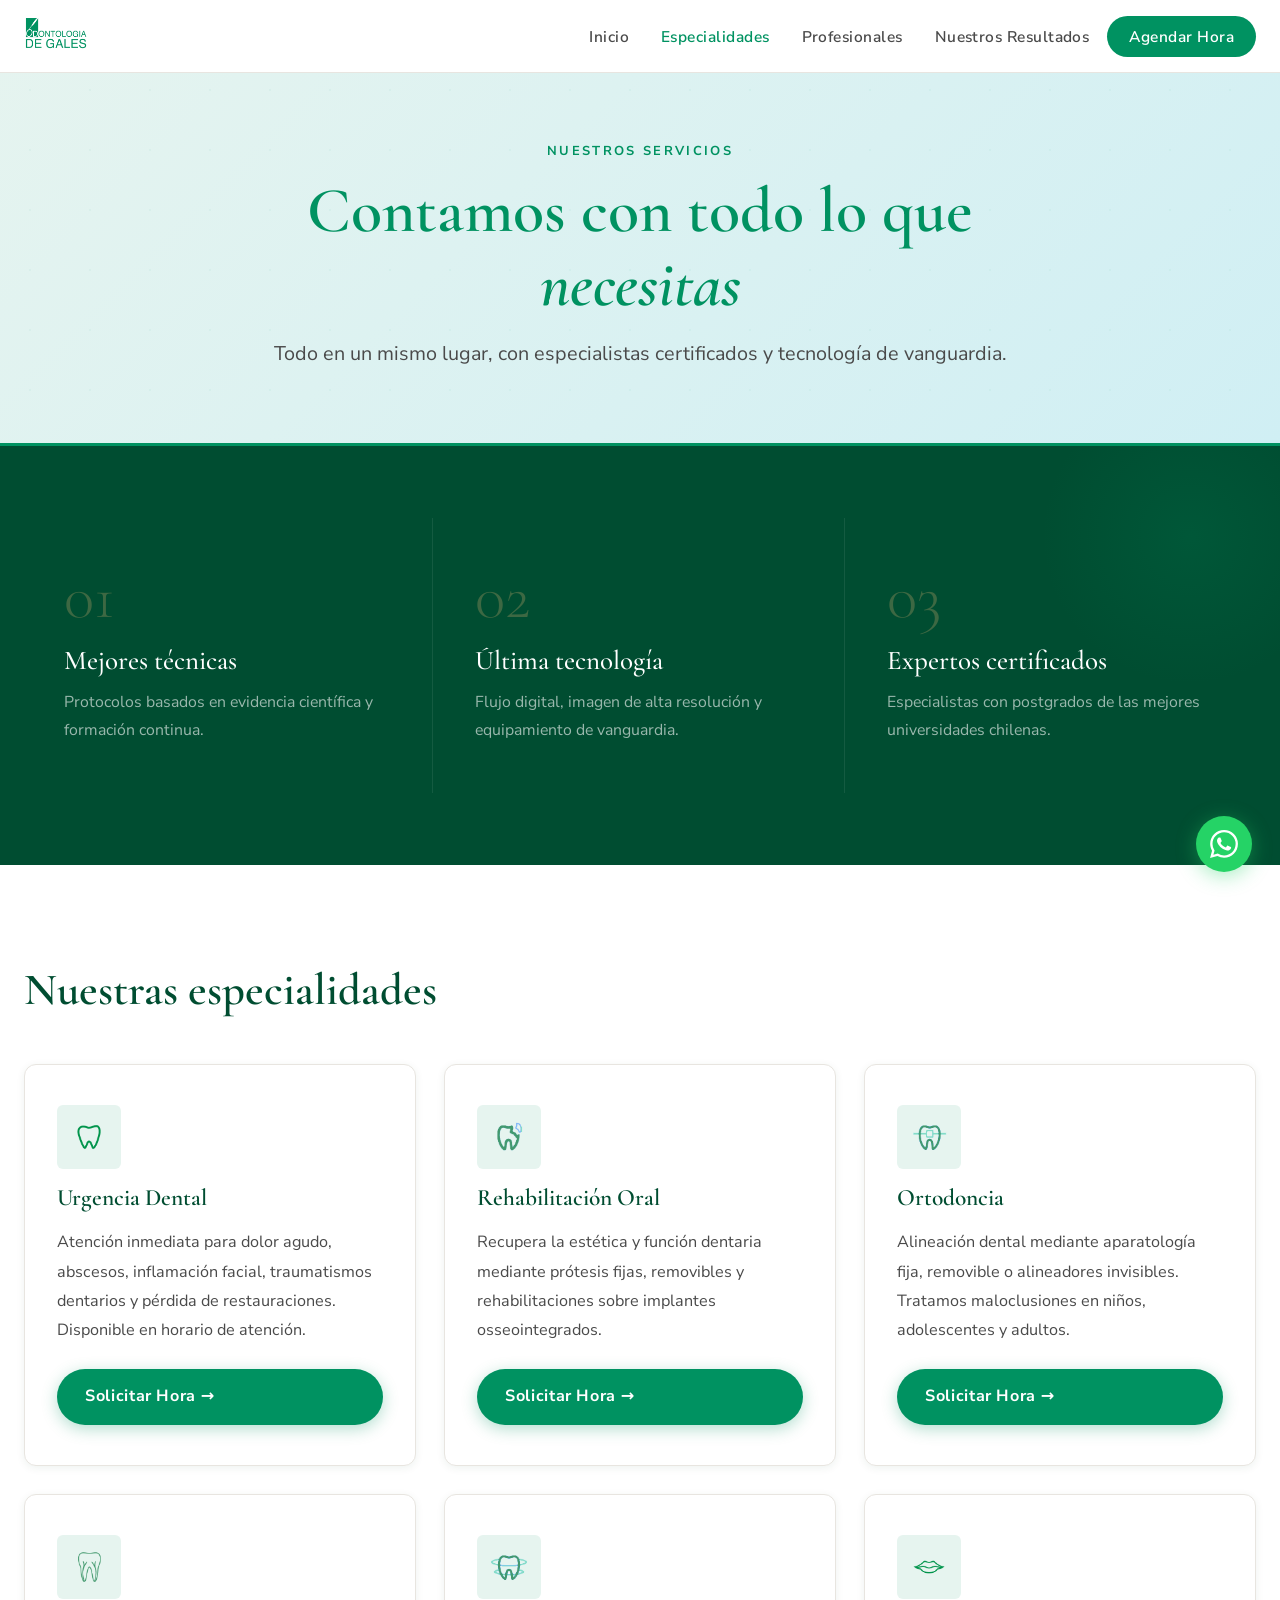
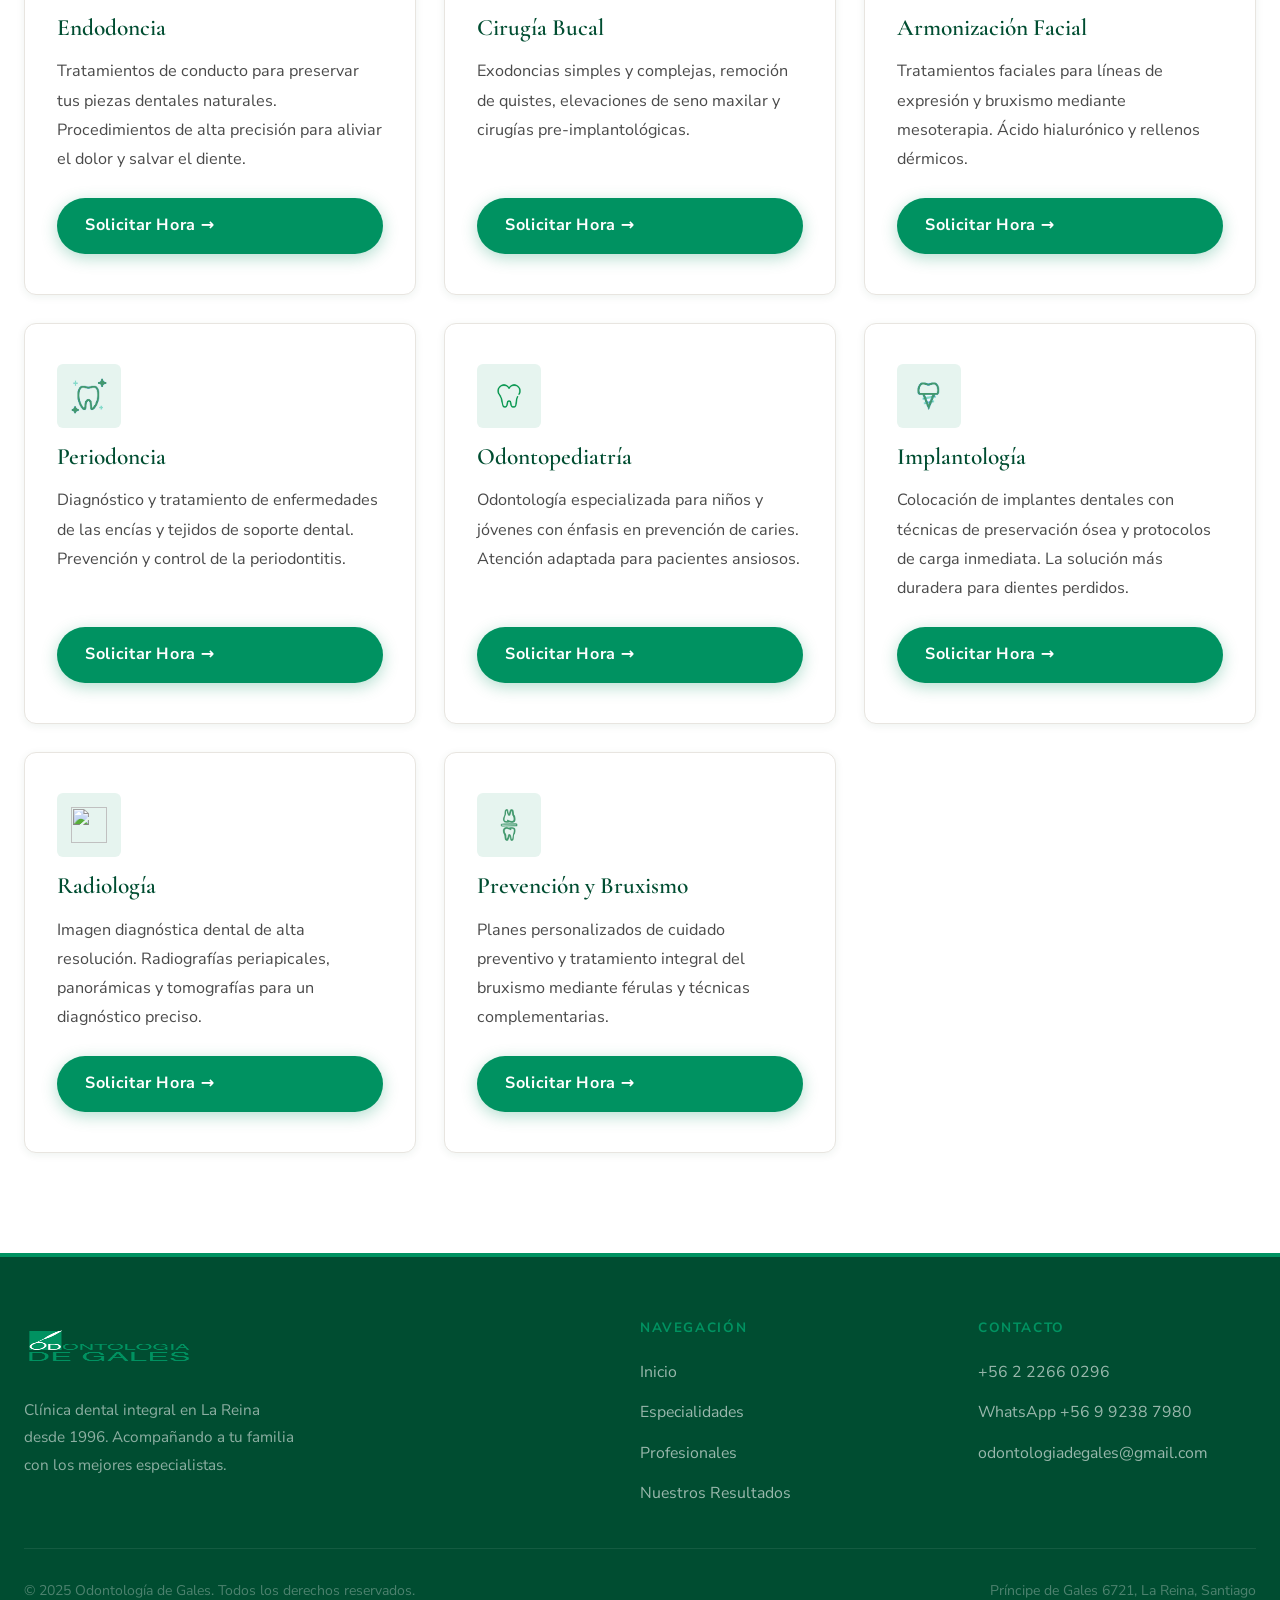
==== especialidades.html @ f299e23b "Initial commit with fixed assets and layout" ====
<!DOCTYPE html>
<html lang="es">
<head>
  <meta charset="UTF-8">
  <meta name="viewport" content="width=device-width, initial-scale=1.0">
  <title>Especialidades — Odontología de Gales</title>
  <meta name="description" content="Conoce todas nuestras especialidades dentales: implantología, ortodoncia, rehabilitación oral, endodoncia, cirugía bucal, periodoncia y más.">
  <link rel="stylesheet" href="css/styles.css">
</head>
<body>

<nav class="nav" role="navigation" aria-label="Navegación principal">
  <div class="container">
    <div class="nav-inner">
      <a href="index.html" class="nav-logo" aria-label="Inicio">
        <img src="assets/logo/Logo-Gales.png" alt="Odontología de Gales" width="190" height="52">
      </a>
      <ul class="nav-links" role="list">
        <li><a href="index.html">Inicio</a></li>
        <li><a href="especialidades.html" class="active">Especialidades</a></li>
        <li><a href="profesionales.html">Profesionales</a></li>
        <li><a href="resultados.html">Nuestros Resultados</a></li>
        <li><a href="https://wa.me/56992387980" target="_blank" rel="noopener" class="nav-cta">Agendar Hora</a></li>
      </ul>
      <button class="nav-hamburger" aria-label="Abrir menú">
        <span></span><span></span><span></span>
      </button>
    </div>
  </div>
</nav>

<section class="page-hero" aria-labelledby="page-title">
  <div class="container">
    <span class="section-label">Nuestros servicios</span>
    <h1 id="page-title">Contamos con todo lo que<br><em style="font-style:italic;color:var(--teal)">necesitas</em></h1>
    <p>Todo en un mismo lugar, con especialistas certificados y tecnología de vanguardia.</p>
  </div>
</section>

<section class="pilares" aria-label="Nuestros pilares">
  <div class="container">
    <div class="pilares-grid">
      <div class="pilar">
        <div class="pilar-num">01</div>
        <h3 class="pilar-title">Mejores técnicas</h3>
        <p class="pilar-text">Protocolos basados en evidencia científica y formación continua.</p>
      </div>
      <div class="pilar">
        <div class="pilar-num">02</div>
        <h3 class="pilar-title">Última tecnología</h3>
        <p class="pilar-text">Flujo digital, imagen de alta resolución y equipamiento de vanguardia.</p>
      </div>
      <div class="pilar">
        <div class="pilar-num">03</div>
        <h3 class="pilar-title">Expertos certificados</h3>
        <p class="pilar-text">Especialistas con postgrados de las mejores universidades chilenas.</p>
      </div>
    </div>
  </div>
</section>

<section class="esp-page" aria-labelledby="esp-page-title">
  <div class="container">
    <h2 class="section-title reveal" id="esp-page-title" style="margin-bottom:48px">Nuestras especialidades</h2>
    <div class="esp-page-grid">

      <article class="esp-page-card reveal">
        <div class="esp-page-icon"><img src="assets/iconos-color/prevencion.png" alt=""></div>
        <h3 class="esp-page-name">Urgencia Dental</h3>
        <p class="esp-page-desc">Atención inmediata para dolor agudo, abscesos, inflamación facial, traumatismos dentarios y pérdida de restauraciones. Disponible en horario de atención.</p>
        <a href="https://wa.me/56992387980" target="_blank" rel="noopener" class="btn btn-primary" style="margin-top:8px">Solicitar Hora →</a>
      </article>

      <article class="esp-page-card reveal reveal-delay-1">
        <div class="esp-page-icon"><img src="assets/iconos-color/Reabilitacion-Odontologia-Gales.png" alt=""></div>
        <h3 class="esp-page-name">Rehabilitación Oral</h3>
        <p class="esp-page-desc">Recupera la estética y función dentaria mediante prótesis fijas, removibles y rehabilitaciones sobre implantes osseointegrados.</p>
        <a href="https://wa.me/56992387980" target="_blank" rel="noopener" class="btn btn-primary" style="margin-top:8px">Solicitar Hora →</a>
      </article>

      <article class="esp-page-card reveal reveal-delay-2">
        <div class="esp-page-icon"><img src="assets/iconos-color/Ortodoncia-Gales.png" alt=""></div>
        <h3 class="esp-page-name">Ortodoncia</h3>
        <p class="esp-page-desc">Alineación dental mediante aparatología fija, removible o alineadores invisibles. Tratamos maloclusiones en niños, adolescentes y adultos.</p>
        <a href="https://wa.me/56992387980" target="_blank" rel="noopener" class="btn btn-primary" style="margin-top:8px">Solicitar Hora →</a>
      </article>

      <article class="esp-page-card reveal">
        <div class="esp-page-icon"><img src="assets/iconos-color/Endodoncia-verde.png" alt=""></div>
        <h3 class="esp-page-name">Endodoncia</h3>
        <p class="esp-page-desc">Tratamientos de conducto para preservar tus piezas dentales naturales. Procedimientos de alta precisión para aliviar el dolor y salvar el diente.</p>
        <a href="https://wa.me/56992387980" target="_blank" rel="noopener" class="btn btn-primary" style="margin-top:8px">Solicitar Hora →</a>
      </article>

      <article class="esp-page-card reveal reveal-delay-1">
        <div class="esp-page-icon"><img src="assets/iconos-color/Cirugia-Bucal-Gales.png" alt=""></div>
        <h3 class="esp-page-name">Cirugía Bucal</h3>
        <p class="esp-page-desc">Exodoncias simples y complejas, remoción de quistes, elevaciones de seno maxilar y cirugías pre-implantológicas.</p>
        <a href="https://wa.me/56992387980" target="_blank" rel="noopener" class="btn btn-primary" style="margin-top:8px">Solicitar Hora →</a>
      </article>

      <article class="esp-page-card reveal reveal-delay-2">
        <div class="esp-page-icon"><img src="assets/iconos-color/Estetica-Facial-1.png" alt=""></div>
        <h3 class="esp-page-name">Armonización Facial</h3>
        <p class="esp-page-desc">Tratamientos faciales para líneas de expresión y bruxismo mediante mesoterapia. Ácido hialurónico y rellenos dérmicos.</p>
        <a href="https://wa.me/56992387980" target="_blank" rel="noopener" class="btn btn-primary" style="margin-top:8px">Solicitar Hora →</a>
      </article>

      <article class="esp-page-card reveal">
        <div class="esp-page-icon"><img src="assets/iconos-color/Periodoncia-Gales.png" alt=""></div>
        <h3 class="esp-page-name">Periodoncia</h3>
        <p class="esp-page-desc">Diagnóstico y tratamiento de enfermedades de las encías y tejidos de soporte dental. Prevención y control de la periodontitis.</p>
        <a href="https://wa.me/56992387980" target="_blank" rel="noopener" class="btn btn-primary" style="margin-top:8px">Solicitar Hora →</a>
      </article>

      <article class="esp-page-card reveal reveal-delay-1">
        <div class="esp-page-icon"><img src="assets/iconos-color/Odontopediatria-Gales.png" alt=""></div>
        <h3 class="esp-page-name">Odontopediatría</h3>
        <p class="esp-page-desc">Odontología especializada para niños y jóvenes con énfasis en prevención de caries. Atención adaptada para pacientes ansiosos.</p>
        <a href="https://wa.me/56992387980" target="_blank" rel="noopener" class="btn btn-primary" style="margin-top:8px">Solicitar Hora →</a>
      </article>

      <article class="esp-page-card reveal reveal-delay-2">
        <div class="esp-page-icon"><img src="assets/iconos-color/Implantologia-Gales.png" alt=""></div>
        <h3 class="esp-page-name">Implantología</h3>
        <p class="esp-page-desc">Colocación de implantes dentales con técnicas de preservación ósea y protocolos de carga inmediata. La solución más duradera para dientes perdidos.</p>
        <a href="https://wa.me/56992387980" target="_blank" rel="noopener" class="btn btn-primary" style="margin-top:8px">Solicitar Hora →</a>
      </article>

      <article class="esp-page-card reveal">
        <div class="esp-page-icon"><img src="assets/iconos-color/Prevencion.png" alt=""></div>
        <h3 class="esp-page-name">Radiología</h3>
        <p class="esp-page-desc">Imagen diagnóstica dental de alta resolución. Radiografías periapicales, panorámicas y tomografías para un diagnóstico preciso.</p>
        <a href="https://wa.me/56992387980" target="_blank" rel="noopener" class="btn btn-primary" style="margin-top:8px">Solicitar Hora →</a>
      </article>

      <article class="esp-page-card reveal reveal-delay-1">
        <div class="esp-page-icon"><img src="assets/iconos-color/Bruxismo-verde.png" alt=""></div>
        <h3 class="esp-page-name">Prevención y Bruxismo</h3>
        <p class="esp-page-desc">Planes personalizados de cuidado preventivo y tratamiento integral del bruxismo mediante férulas y técnicas complementarias.</p>
        <a href="https://wa.me/56992387980" target="_blank" rel="noopener" class="btn btn-primary" style="margin-top:8px">Solicitar Hora →</a>
      </article>

    </div>
  </div>
</section>

<footer class="footer" role="contentinfo">
  <div class="container">
    <div class="footer-grid">
      <div>
        <div class="footer-logo"><img src="assets/logo/Logo-Gales.png" alt="Odontología de Gales" width="170"></div>
        <p class="footer-desc">Clínica dental integral en La Reina desde 1996. Acompañando a tu familia con los mejores especialistas.</p>
      </div>
      <div>
        <div class="footer-col-title">Navegación</div>
        <ul class="footer-links" role="list">
          <li><a href="index.html">Inicio</a></li>
          <li><a href="especialidades.html">Especialidades</a></li>
          <li><a href="profesionales.html">Profesionales</a></li>
          <li><a href="resultados.html">Nuestros Resultados</a></li>
        </ul>
      </div>
      <div>
        <div class="footer-col-title">Contacto</div>
        <ul class="footer-links" role="list">
          <li><a href="tel:+56222660296">+56 2 2266 0296</a></li>
          <li><a href="https://wa.me/56992387980" target="_blank" rel="noopener">WhatsApp +56 9 9238 7980</a></li>
          <li><a href="mailto:odontologiadegales@gmail.com">odontologiadegales@gmail.com</a></li>
        </ul>
      </div>
    </div>
    <div class="footer-bottom">
      <span>© 2025 Odontología de Gales. Todos los derechos reservados.</span>
      <span>Príncipe de Gales 6721, La Reina, Santiago</span>
    </div>
  </div>
</footer>

<a href="https://wa.me/56992387980" class="whatsapp-float" target="_blank" rel="noopener" aria-label="WhatsApp">
  <svg viewBox="0 0 24 24" xmlns="http://www.w3.org/2000/svg" aria-hidden="true"><path d="M17.472 14.382c-.297-.149-1.758-.867-2.03-.967-.273-.099-.471-.148-.67.15-.197.297-.767.966-.94 1.164-.173.199-.347.223-.644.075-.297-.15-1.255-.463-2.39-1.475-.883-.788-1.48-1.761-1.653-2.059-.173-.297-.018-.458.13-.606.134-.133.298-.347.446-.52.149-.174.198-.298.298-.497.099-.198.05-.371-.025-.52-.075-.149-.669-1.612-.916-2.207-.242-.579-.487-.5-.669-.51-.173-.008-.371-.01-.57-.01-.198 0-.52.074-.792.372-.272.297-1.04 1.016-1.04 2.479 0 1.462 1.065 2.875 1.213 3.074.149.198 2.096 3.2 5.077 4.487.709.306 1.262.489 1.694.625.712.227 1.36.195 1.871.118.571-.085 1.758-.719 2.006-1.413.248-.694.248-1.289.173-1.413-.074-.124-.272-.198-.57-.347m-5.421 7.403h-.004a9.87 9.87 0 01-5.031-1.378l-.361-.214-3.741.982.998-3.648-.235-.374a9.86 9.86 0 01-1.51-5.26c.001-5.45 4.436-9.884 9.888-9.884 2.64 0 5.122 1.03 6.988 2.898a9.825 9.825 0 012.893 6.994c-.003 5.45-4.437 9.884-9.885 9.884m8.413-18.297A11.815 11.815 0 0012.05 0C5.495 0 .16 5.335.157 11.892c0 2.096.547 4.142 1.588 5.945L.057 24l6.305-1.654a11.882 11.882 0 005.683 1.448h.005c6.554 0 11.89-5.335 11.893-11.893a11.821 11.821 0 00-3.48-8.413z"/></svg>
</a>
<script src="js/main.js"></script>
</body>
</html>
---- css/styles.css ----
/* ============================================
   ODONTOLOGÍA DE GALES — Design System
   Aesthetic: Refined Luxury Healthcare
   Fonts: Cormorant Garamond + Nunito Sans
   ============================================ */

@import url('https://fonts.googleapis.com/css2?family=Cormorant+Garamond:ital,wght@0,300;0,400;0,500;0,600;0,700;1,300;1,400&family=Nunito+Sans:wght@300;400;600;700&display=swap');

/* ── Variables ── */
:root {
  --brand:       #009261;
  --brand-dark:  #007a52;
  --brand-deep:  #004d31;
  --brand-pale:  #e6f4ef;
  --navy:        #004d31;
  --navy-mid:    #006644;
  --navy-light:  #007a52;
  --gold:        #c9a96e;
  --gold-light:  #f0e6d3;
  --red:         #c0392b;
  --red-light:   #e74c3c;
  --white:       #ffffff;
  --off-white:   #f9f7f4;
  --gray-100:    #f3f1ee;
  --gray-200:    #e8e5e0;
  --gray-400:    #a8a098;
  --text:        #1e1e1e;
  --text-mid:    #4a4a4a;
  --text-light:  #7a7a7a;

  --font-display: 'Cormorant Garamond', Georgia, serif;
  --font-body:    'Nunito Sans', system-ui, sans-serif;

  --radius-sm:   6px;
  --radius-md:   12px;
  --radius-lg:   24px;
  --radius-full: 999px;

  --shadow-sm:   0 2px 8px rgba(0,77,49,.07);
  --shadow-md:   0 6px 24px rgba(0,77,49,.10);
  --shadow-lg:   0 16px 48px rgba(0,77,49,.14);

  --transition:  0.35s cubic-bezier(.4,0,.2,1);
  --container:   1320px;
}

/* ── Reset ── */
*, *::before, *::after { box-sizing: border-box; margin: 0; padding: 0; }
html { scroll-behavior: smooth; -webkit-font-smoothing: antialiased; font-size: 18px; }
body {
  font-family: var(--font-body);
  font-size: 18px;
  line-height: 1.7;
  color: var(--text);
  background: var(--white);
  overflow-x: hidden;
}
img { max-width: 100%; height: auto; display: block; }
a { text-decoration: none; color: inherit; }
ul { list-style: none; }
button { cursor: pointer; border: none; background: none; font-family: inherit; }

/* ── Container ── */
.container {
  max-width: var(--container);
  margin: 0 auto;
  padding: 0 24px;
}

/* ── Typography ── */
h1, h2, h3, h4 { font-family: var(--font-display); font-weight: 600; line-height: 1.15; }
h1 { font-size: clamp(2.4rem, 5vw, 4.2rem); }
h2 { font-size: clamp(2rem, 3.5vw, 3rem); }
h3 { font-size: clamp(1.3rem, 2vw, 1.7rem); }
h4 { font-size: 1.1rem; }
p { color: var(--text-mid); }

.section-label {
  font-family: var(--font-body);
  font-size: 0.72rem;
  font-weight: 700;
  letter-spacing: 0.18em;
  text-transform: uppercase;
  color: var(--brand);
  display: block;
  margin-bottom: 12px;
}
.section-title { color: var(--navy); margin-bottom: 16px; }
.section-sub { font-size: 1.05rem; color: var(--text-mid); max-width: 560px; line-height: 1.75; }

/* ── Buttons ── */
.btn {
  display: inline-flex;
  align-items: center;
  gap: 8px;
  padding: 14px 28px;
  border-radius: var(--radius-sm);
  font-family: var(--font-body);
  font-size: 0.9rem;
  font-weight: 700;
  letter-spacing: 0.04em;
  transition: var(--transition);
}
.btn-primary {
  background: var(--brand);
  color: var(--white);
  border-radius: var(--radius-full);
  box-shadow: 0 4px 16px rgba(0,146,97,.3);
}
.btn-primary:hover {
  background: var(--brand-dark);
  transform: translateY(-2px);
  box-shadow: 0 8px 24px rgba(0,146,97,.4);
}
.btn-outline {
  border: 2px solid var(--navy);
  color: var(--navy);
  background: transparent;
}
.btn-outline:hover {
  background: var(--navy);
  color: var(--white);
  transform: translateY(-2px);
}
.btn-outline-white {
  border: 2px solid rgba(255,255,255,.6);
  color: var(--white);
}
.btn-outline-white:hover {
  background: var(--white);
  color: var(--navy);
  border-color: var(--white);
}
.btn-red {
  background: var(--red);
  color: var(--white);
  box-shadow: 0 4px 16px rgba(192,57,43,.3);
}
.btn-red:hover {
  background: var(--red-light);
  transform: translateY(-2px);
  box-shadow: 0 8px 24px rgba(192,57,43,.4);
}
.btn-lg { padding: 18px 36px; font-size: 1rem; }

/* ── NAV ── */
.nav {
  position: fixed;
  top: 0; left: 0; right: 0;
  z-index: 1000;
  background: var(--white);
  border-bottom: 1px solid var(--gray-200);
  transition: var(--transition);
}
.nav.scrolled {
  box-shadow: var(--shadow-md);
}
.nav-inner {
  display: flex;
  align-items: center;
  justify-content: space-between;
  height: 72px;
}
.nav-logo img {
  height: 64px;
  width: auto;
}
.nav-links {
  display: flex;
  align-items: center;
  gap: 4px;
}
.nav-links a {
  font-size: 0.86rem;
  font-weight: 600;
  letter-spacing: 0.03em;
  color: var(--text-mid);
  padding: 8px 14px;
  border-radius: var(--radius-sm);
  transition: var(--transition);
}
.nav-links a:hover,
.nav-links a.active {
  color: var(--brand);
}
.nav-cta {
  background: var(--brand) !important;
  color: var(--white) !important;
  border-radius: var(--radius-full) !important;
  padding: 10px 22px !important;
}
.nav-cta:hover { background: var(--brand-dark) !important; }

.nav-hamburger {
  display: none;
  flex-direction: column;
  gap: 5px;
  padding: 8px;
}
.nav-hamburger span {
  display: block;
  width: 24px;
  height: 2px;
  background: var(--text);
  border-radius: 2px;
  transition: var(--transition);
}

/* ── HERO ── */
.hero {
  position: relative;
  min-height: 100svh;
  display: flex;
  align-items: center;
  justify-content: center;
  padding-top: 72px;
  overflow: hidden;
  text-align: center;
}
.hero-bg {
  position: absolute;
  inset: 0;
  z-index: 0;
}
.hero-bg img {
  width: 100%;
  height: 100%;
  object-fit: cover;
  object-position: center 40%;
}
.hero-bg::after {
  content: '';
  position: absolute;
  inset: 0;
  background: rgba(255,255,255,0.62);
}
.hero-content {
  position: relative;
  z-index: 2;
  display: flex;
  flex-direction: column;
  align-items: center;
  padding: 80px 24px;
  max-width: 760px;
}
.hero-eyebrow {
  display: flex;
  align-items: center;
  gap: 12px;
  margin-bottom: 24px;
  justify-content: center;
}
.hero-eyebrow-line {
  width: 32px;
  height: 2px;
  background: var(--brand);
}
.hero-eyebrow-text {
  font-size: 0.78rem;
  font-weight: 700;
  letter-spacing: 0.2em;
  text-transform: uppercase;
  color: var(--brand);
}
.hero h1 {
  color: var(--brand);
  margin-bottom: 16px;
  font-weight: 600;
}
.hero h1 em {
  font-style: italic;
  color: var(--brand-dark);
  font-weight: 700;
}
.hero-sub {
  font-size: 1.2rem;
  color: var(--text-mid);
  margin-bottom: 40px;
  font-weight: 400;
  line-height: 1.7;
}
.hero-actions {
  display: flex;
  gap: 16px;
  flex-wrap: wrap;
  justify-content: center;
  margin-bottom: 64px;
}
.hero-stats {
  display: flex;
  gap: 48px;
  justify-content: center;
  background: rgba(255,255,255,0.85);
  backdrop-filter: blur(8px);
  border-radius: var(--radius-lg);
  padding: 24px 40px;
  border: 1px solid rgba(0,146,97,.15);
  box-shadow: var(--shadow-sm);
}
.hero-stat-num {
  font-family: var(--font-display);
  font-size: 2.2rem;
  font-weight: 700;
  color: var(--brand);
  line-height: 1;
}
.hero-stat-label {
  font-size: 0.78rem;
  color: var(--text-light);
  margin-top: 4px;
  letter-spacing: 0.04em;
}

/* hero-image hidden in full-bg mode */
.hero-image { display: none; }

/* ── NOSOTROS ── */
.nosotros {
  padding: 100px 0;
  background: var(--white);
}
.nosotros-grid {
  display: grid;
  grid-template-columns: 1fr 1fr;
  gap: 80px;
  align-items: center;
}
.nosotros-checks {
  margin-top: 32px;
  display: flex;
  flex-direction: column;
  gap: 16px;
}
.nosotros-check {
  display: flex;
  align-items: flex-start;
  gap: 16px;
}
.check-icon {
  flex-shrink: 0;
  width: 28px;
  height: 28px;
  background: var(--brand-pale);
  border-radius: 50%;
  display: flex;
  align-items: center;
  justify-content: center;
  margin-top: 2px;
}
.check-icon svg { width: 14px; height: 14px; stroke: var(--brand); }
.check-text { font-size: 0.95rem; color: var(--text-mid); }
.check-text strong { color: var(--text); font-weight: 700; display: block; }

.nosotros-visual {
  position: relative;
}
.nosotros-img-wrap {
  border-radius: var(--radius-lg);
  overflow: hidden;
  aspect-ratio: 4/5;
  box-shadow: var(--shadow-lg);
}
.nosotros-img-wrap img { width: 100%; height: 100%; object-fit: cover; }
.nosotros-badge {
  position: absolute;
  bottom: -24px;
  left: -24px;
  background: var(--navy);
  color: var(--white);
  border-radius: var(--radius-md);
  padding: 24px 28px;
  box-shadow: var(--shadow-lg);
}
.nosotros-badge-num {
  font-family: var(--font-display);
  font-size: 2.8rem;
  font-weight: 700;
  color: var(--gold);
  line-height: 1;
}
.nosotros-badge-text { font-size: 0.8rem; color: rgba(255,255,255,.8); margin-top: 4px; }

/* ── PILARES ── */
.pilares {
  background: var(--navy);
  padding: 72px 0;
  position: relative;
  overflow: hidden;
}
.pilares::before {
  content: '';
  position: absolute;
  top: -60px; right: -60px;
  width: 300px; height: 300px;
  background: radial-gradient(circle, rgba(0,146,97,.15) 0%, transparent 70%);
}
.pilares-grid {
  display: grid;
  grid-template-columns: repeat(3, 1fr);
  gap: 2px;
}
.pilar {
  padding: 48px 40px;
  border-right: 1px solid rgba(255,255,255,.08);
  transition: var(--transition);
}
.pilar:last-child { border-right: none; }
.pilar:hover { background: rgba(255,255,255,.04); }
.pilar-num {
  font-family: var(--font-display);
  font-size: 3.5rem;
  font-weight: 300;
  color: rgba(201,169,110,.3);
  line-height: 1;
  margin-bottom: 16px;
}
.pilar-title {
  font-family: var(--font-display);
  font-size: 1.5rem;
  color: var(--white);
  margin-bottom: 12px;
  font-weight: 500;
}
.pilar-text { font-size: 0.88rem; color: rgba(255,255,255,.6); line-height: 1.8; }

/* ── ESPECIALIDADES ── */
.especialidades-section {
  padding: 100px 0;
  background: var(--off-white);
}
.section-header {
  display: flex;
  justify-content: space-between;
  align-items: flex-end;
  margin-bottom: 56px;
}
.especialidades-grid {
  display: grid;
  grid-template-columns: repeat(4, 1fr);
  gap: 20px;
}
.esp-card {
  background: var(--white);
  border-radius: var(--radius-md);
  padding: 32px 24px;
  text-align: center;
  box-shadow: var(--shadow-sm);
  transition: var(--transition);
  border: 1px solid transparent;
}
.esp-card:hover {
  transform: translateY(-6px);
  box-shadow: var(--shadow-lg);
  border-color: var(--brand-pale);
}
.esp-icon {
  width: 72px;
  height: 72px;
  margin: 0 auto 20px;
  background: var(--brand-pale);
  border-radius: 50%;
  display: flex;
  align-items: center;
  justify-content: center;
  transition: var(--transition);
}
.esp-card:hover .esp-icon { background: var(--brand); }
.esp-icon img {
  width: 36px;
  height: 36px;
  object-fit: contain;
  transition: var(--transition);
}
.esp-card:hover .esp-icon img { filter: brightness(0) invert(1); }
.esp-name {
  font-family: var(--font-display);
  font-size: 1.1rem;
  font-weight: 600;
  color: var(--navy);
  margin-bottom: 8px;
}
.esp-desc { font-size: 0.82rem; color: var(--text-light); line-height: 1.7; }

/* ── TEAM PREVIEW ── */
.team-section {
  padding: 100px 0;
  background: var(--white);
}
.team-grid {
  display: grid;
  grid-template-columns: repeat(4, 1fr);
  gap: 24px;
  margin-bottom: 48px;
}
.team-card {
  position: relative;
  border-radius: var(--radius-md);
  overflow: hidden;
  aspect-ratio: 3/4;
  cursor: pointer;
  box-shadow: var(--shadow-sm);
}
.team-card img {
  width: 100%;
  height: 100%;
  object-fit: cover;
  transition: transform 0.5s cubic-bezier(.4,0,.2,1);
}
.team-card:hover img { transform: scale(1.05); }
.team-card-overlay {
  position: absolute;
  inset: 0;
  background: linear-gradient(0deg, rgba(26,40,80,.92) 0%, transparent 50%);
  display: flex;
  flex-direction: column;
  justify-content: flex-end;
  padding: 20px;
  transform: translateY(8px);
  transition: var(--transition);
}
.team-card:hover .team-card-overlay { transform: translateY(0); }
.team-card-name {
  font-family: var(--font-display);
  font-size: 1.05rem;
  color: var(--white);
  font-weight: 600;
}
.team-card-spec {
  font-size: 0.75rem;
  color: var(--brand);
  margin-top: 4px;
  font-weight: 600;
  letter-spacing: 0.05em;
}
.team-center { text-align: center; }

/* ── URGENCIAS ── */
.urgencias {
  background: var(--navy);
  padding: 100px 0;
  position: relative;
  overflow: hidden;
}
.urgencias::before {
  content: '';
  position: absolute;
  inset: 0;
  background: url("data:image/svg+xml,%3Csvg width='60' height='60' viewBox='0 0 60 60' xmlns='http://www.w3.org/2000/svg'%3E%3Cg fill='none' fill-rule='evenodd'%3E%3Cg fill='%23ffffff' fill-opacity='0.02'%3E%3Cpath d='M36 34v-4h-2v4h-4v2h4v4h2v-4h4v-2h-4zm0-30V0h-2v4h-4v2h4v4h2V6h4V4h-4zM6 34v-4H4v4H0v2h4v4h2v-4h4v-2H6zM6 4V0H4v4H0v2h4v4h2V6h4V4H6z'/%3E%3C/g%3E%3C/g%3E%3C/svg%3E");
}
.urgencias-grid {
  display: grid;
  grid-template-columns: 1fr 1fr;
  gap: 80px;
  align-items: center;
  position: relative;
  z-index: 2;
}
.urgencias-badge {
  display: inline-flex;
  align-items: center;
  gap: 8px;
  background: rgba(192,57,43,.2);
  border: 1px solid rgba(192,57,43,.4);
  color: #ff8080;
  font-size: 0.75rem;
  font-weight: 700;
  letter-spacing: 0.12em;
  text-transform: uppercase;
  padding: 6px 14px;
  border-radius: var(--radius-full);
  margin-bottom: 20px;
}
.urgencias-badge::before {
  content: '';
  width: 8px; height: 8px;
  background: var(--red-light);
  border-radius: 50%;
  animation: pulse-dot 2s infinite;
}
@keyframes pulse-dot {
  0%, 100% { opacity: 1; transform: scale(1); }
  50% { opacity: 0.5; transform: scale(1.3); }
}
.urgencias h2 { color: var(--white); margin-bottom: 32px; }
.urgencias-list { display: flex; flex-direction: column; gap: 12px; margin-bottom: 40px; }
.urgencias-item {
  display: flex;
  align-items: center;
  gap: 12px;
  color: rgba(255,255,255,.8);
  font-size: 0.92rem;
}
.urgencias-item::before {
  content: '';
  flex-shrink: 0;
  width: 6px; height: 6px;
  background: var(--brand);
  border-radius: 50%;
}
.urgencias-actions { display: flex; flex-direction: column; gap: 12px; align-items: flex-start; }
.urgencias-phones { margin-top: 24px; }
.urgencias-phone {
  display: flex;
  align-items: center;
  gap: 10px;
  color: rgba(255,255,255,.7);
  font-size: 0.9rem;
  margin-bottom: 8px;
}
.urgencias-phone svg { width: 16px; height: 16px; stroke: var(--brand); }
.urgencias-visual {
  display: flex;
  align-items: center;
  justify-content: center;
}
.urgencias-icon-wrap {
  width: 280px; height: 280px;
  border-radius: 50%;
  background: rgba(255,255,255,.04);
  border: 1px solid rgba(255,255,255,.08);
  display: flex;
  align-items: center;
  justify-content: center;
  position: relative;
}
.urgencias-icon-wrap::before {
  content: '';
  position: absolute;
  inset: -20px;
  border-radius: 50%;
  border: 1px solid rgba(0,146,97,.2);
}
.urgencias-icon-center {
  font-family: var(--font-display);
  font-size: 5rem;
  color: rgba(255,255,255,.1);
  font-weight: 700;
  line-height: 1;
  text-align: center;
}

/* ── CONTACTO ── */
.contacto {
  padding: 100px 0;
  background: var(--off-white);
}
.contacto-grid {
  display: grid;
  grid-template-columns: 1fr 1fr;
  gap: 60px;
  align-items: start;
}
.contacto-info { display: flex; flex-direction: column; gap: 28px; }
.contacto-item {
  display: flex;
  gap: 16px;
  align-items: flex-start;
}
.contacto-item-icon {
  flex-shrink: 0;
  width: 44px; height: 44px;
  background: var(--white);
  border-radius: var(--radius-sm);
  display: flex;
  align-items: center;
  justify-content: center;
  box-shadow: var(--shadow-sm);
}
.contacto-item-icon svg { width: 18px; height: 18px; stroke: var(--brand); }
.contacto-item-label { font-size: 0.75rem; font-weight: 700; letter-spacing: 0.08em; text-transform: uppercase; color: var(--text-light); margin-bottom: 4px; }
.contacto-item-value { color: var(--text); font-size: 0.95rem; line-height: 1.6; }
.contacto-item-value a { color: var(--brand); }
.contacto-item-value a:hover { text-decoration: underline; }

.map-wrap {
  border-radius: var(--radius-md);
  overflow: hidden;
  height: 400px;
  box-shadow: var(--shadow-md);
  background: var(--gray-200);
}
.map-wrap iframe { width: 100%; height: 100%; border: none; }

/* ── FOOTER ── */
.footer {
  background: var(--navy);
  padding: 60px 0 30px;
  border-top: 4px solid var(--brand);
}
.footer-grid {
  display: grid;
  grid-template-columns: 2fr 1fr 1fr;
  gap: 60px;
  padding-bottom: 40px;
  border-bottom: 1px solid rgba(255,255,255,.08);
  margin-bottom: 30px;
}
.footer-logo img { height: 64px; margin-bottom: 16px; }
.footer-desc { font-size: 0.85rem; color: rgba(255,255,255,.55); line-height: 1.8; max-width: 280px; }
.footer-col-title { font-size: 0.75rem; font-weight: 700; letter-spacing: 0.12em; text-transform: uppercase; color: var(--brand); margin-bottom: 16px; }
.footer-links { display: flex; flex-direction: column; gap: 10px; }
.footer-links a { font-size: 0.88rem; color: rgba(255,255,255,.6); transition: color .2s; }
.footer-links a:hover { color: var(--brand); }
.footer-bottom {
  display: flex;
  justify-content: space-between;
  align-items: center;
  font-size: 0.78rem;
  color: rgba(255,255,255,.3);
}
.footer-bottom a { color: rgba(255,255,255,.4); }
.footer-bottom a:hover { color: var(--white); }

/* ── PAGE HERO (sub-pages) ── */
.page-hero {
  background: linear-gradient(135deg, #e6f4ef 0%, #d0eff4 100%);
  padding: 140px 0 72px;
  text-align: center;
  position: relative;
  overflow: hidden;
  border-bottom: 3px solid var(--brand);
}
.page-hero::before {
  content: '';
  position: absolute;
  inset: 0;
  background: url("data:image/svg+xml,%3Csvg width='60' height='60' viewBox='0 0 60 60' xmlns='http://www.w3.org/2000/svg'%3E%3Cg fill='none'%3E%3Cg fill='%23009261' fill-opacity='0.05'%3E%3Ccircle cx='30' cy='30' r='1'/%3E%3C/g%3E%3C/g%3E%3C/svg%3E");
}
.page-hero h1 { color: var(--brand); position: relative; z-index: 1; }
.page-hero p { color: var(--text-mid); margin-top: 16px; font-size: 1.1rem; position: relative; z-index: 1; }

/* ── ESPECIALIDADES PAGE ── */
.esp-page { padding: 100px 0; }
.esp-page-grid {
  display: grid;
  grid-template-columns: repeat(3, 1fr);
  gap: 28px;
}
.esp-page-card {
  background: var(--white);
  border-radius: var(--radius-md);
  padding: 40px 32px;
  box-shadow: var(--shadow-sm);
  border: 1px solid var(--gray-200);
  transition: var(--transition);
  display: flex;
  flex-direction: column;
  gap: 16px;
}
.esp-page-card:hover {
  border-color: var(--brand);
  transform: translateY(-4px);
  box-shadow: var(--shadow-lg);
}
.esp-page-icon {
  width: 64px; height: 64px;
  background: var(--brand-pale);
  border-radius: var(--radius-sm);
  display: flex;
  align-items: center;
  justify-content: center;
}
.esp-page-icon img { width: 36px; height: 36px; object-fit: contain; }
.esp-page-name {
  font-family: var(--font-display);
  font-size: 1.3rem;
  color: var(--navy);
  font-weight: 600;
}
.esp-page-desc { font-size: 0.9rem; color: var(--text-mid); line-height: 1.8; flex: 1; }
.esp-page-link {
  display: inline-flex;
  align-items: center;
  gap: 6px;
  color: var(--brand);
  font-size: 0.85rem;
  font-weight: 700;
  margin-top: auto;
}
.esp-page-link:hover { gap: 10px; }

/* ── PROFESIONALES PAGE ── */
.prof-page { padding: 100px 0; }
.prof-grid {
  display: grid;
  grid-template-columns: repeat(4, 1fr);
  gap: 28px;
}
.prof-card {
  border-radius: var(--radius-md);
  overflow: hidden;
  background: var(--white);
  box-shadow: var(--shadow-sm);
  border: 1px solid var(--gray-200);
  transition: var(--transition);
}
.prof-card:hover { transform: translateY(-6px); box-shadow: var(--shadow-lg); }
.prof-photo {
  aspect-ratio: 3/4;
  overflow: hidden;
}
.prof-photo img { width: 100%; height: 100%; object-fit: cover; transition: transform .5s; }
.prof-card:hover .prof-photo img { transform: scale(1.04); }
.prof-info { padding: 20px; }
.prof-name {
  font-family: var(--font-display);
  font-size: 1.05rem;
  color: var(--navy);
  font-weight: 600;
  margin-bottom: 6px;
}
.prof-specs {
  display: flex;
  flex-wrap: wrap;
  gap: 4px;
  margin-bottom: 10px;
}
.prof-spec-tag {
  font-size: 0.68rem;
  font-weight: 700;
  letter-spacing: 0.05em;
  background: var(--brand-pale);
  color: var(--brand-dark);
  padding: 3px 8px;
  border-radius: var(--radius-full);
}
.prof-univ { font-size: 0.78rem; color: var(--text-light); }

/* ── RESULTADOS PAGE ── */
.resultados-page { padding: 100px 0; }
.resultados-section-title {
  font-family: var(--font-display);
  font-size: 2rem;
  color: var(--navy);
  margin-bottom: 40px;
  padding-bottom: 16px;
  border-bottom: 2px solid var(--gold-light);
}
.casos-grid {
  display: grid;
  grid-template-columns: repeat(3, 1fr);
  gap: 32px;
  margin-bottom: 80px;
}
.caso-card {
  background: var(--white);
  border-radius: var(--radius-md);
  overflow: hidden;
  box-shadow: var(--shadow-sm);
  border: 1px solid var(--gray-200);
}
.caso-images {
  display: grid;
  grid-template-columns: 1fr 1fr;
}
.caso-img-wrap { position: relative; overflow: hidden; aspect-ratio: 3/2; }
.caso-img-wrap img { width: 100%; height: 100%; object-fit: cover; }
.caso-img-label {
  position: absolute;
  bottom: 8px; left: 8px;
  background: rgba(26,40,80,.85);
  color: var(--white);
  font-size: 0.65rem;
  font-weight: 700;
  letter-spacing: 0.1em;
  text-transform: uppercase;
  padding: 3px 8px;
  border-radius: var(--radius-full);
}
.caso-divider {
  display: flex;
  align-items: center;
  justify-content: center;
  width: 28px;
  background: var(--white);
  font-size: 0.7rem;
  font-weight: 700;
  color: var(--brand);
  position: relative;
}
.caso-body { padding: 16px 20px; }
.caso-type { font-size: 0.75rem; font-weight: 700; color: var(--brand); letter-spacing: 0.08em; text-transform: uppercase; margin-bottom: 4px; }
.caso-period { font-size: 0.82rem; color: var(--text-light); }
.caso-cta { text-align: center; padding: 40px 0; }

/* ── WHATSAPP FLOAT ── */
.whatsapp-float {
  position: fixed;
  bottom: 28px;
  right: 28px;
  z-index: 999;
  width: 56px; height: 56px;
  background: #25d366;
  border-radius: 50%;
  display: flex;
  align-items: center;
  justify-content: center;
  box-shadow: 0 4px 20px rgba(37,211,102,.4);
  transition: var(--transition);
  animation: float-in 0.6s ease 1s both;
}
.whatsapp-float:hover { transform: scale(1.1); box-shadow: 0 6px 28px rgba(37,211,102,.5); }
.whatsapp-float svg { width: 28px; height: 28px; fill: var(--white); }
@keyframes float-in { from { opacity: 0; transform: scale(.5); } to { opacity: 1; transform: scale(1); } }

/* ── SCROLL ANIMATIONS ── */
.reveal {
  opacity: 0;
  transform: translateY(32px);
  transition: opacity 0.7s ease, transform 0.7s ease;
}
.reveal.visible { opacity: 1; transform: translateY(0); }
.reveal-delay-1 { transition-delay: 0.1s; }
.reveal-delay-2 { transition-delay: 0.2s; }
.reveal-delay-3 { transition-delay: 0.3s; }
.reveal-delay-4 { transition-delay: 0.4s; }

/* ── MOBILE ── */
@media (max-width: 1024px) {
  .especialidades-grid { grid-template-columns: repeat(3, 1fr); }
  .team-grid { grid-template-columns: repeat(3, 1fr); }
  .prof-grid { grid-template-columns: repeat(3, 1fr); }
}

@media (max-width: 768px) {
  h1 { font-size: 2.2rem; }
  h2 { font-size: 1.8rem; }

  .nav-links, .nav-cta { display: none; }
  .nav-hamburger { display: flex; }
  .nav-links.open {
    display: flex;
    flex-direction: column;
    position: absolute;
    top: 72px; left: 0; right: 0;
    background: var(--navy);
    padding: 16px 24px 24px;
    gap: 8px;
  }

  .hero { grid-template-columns: 1fr; min-height: auto; }
  .hero-content { padding: 60px 24px 48px; }
  .hero-image { display: none; }
  .hero-stats { gap: 24px; }

  .nosotros-grid { grid-template-columns: 1fr; }
  .nosotros-visual { order: -1; }
  .nosotros-badge { bottom: -16px; left: 16px; }

  .pilares-grid { grid-template-columns: 1fr; }
  .pilar { border-right: none; border-bottom: 1px solid rgba(255,255,255,.08); }

  .especialidades-grid { grid-template-columns: repeat(2, 1fr); }
  .section-header { flex-direction: column; align-items: flex-start; gap: 20px; }

  .team-grid { grid-template-columns: repeat(2, 1fr); }

  .urgencias-grid { grid-template-columns: 1fr; }
  .urgencias-visual { display: none; }

  .contacto-grid { grid-template-columns: 1fr; }

  .footer-grid { grid-template-columns: 1fr; gap: 32px; }
  .footer-bottom { flex-direction: column; gap: 8px; text-align: center; }

  .esp-page-grid { grid-template-columns: 1fr; }
  .prof-grid { grid-template-columns: repeat(2, 1fr); }
  .casos-grid { grid-template-columns: 1fr; }
}

@media (max-width: 480px) {
  .especialidades-grid { grid-template-columns: repeat(2, 1fr); }
  .hero-actions { flex-direction: column; }
  .prof-grid { grid-template-columns: 1fr 1fr; }
}
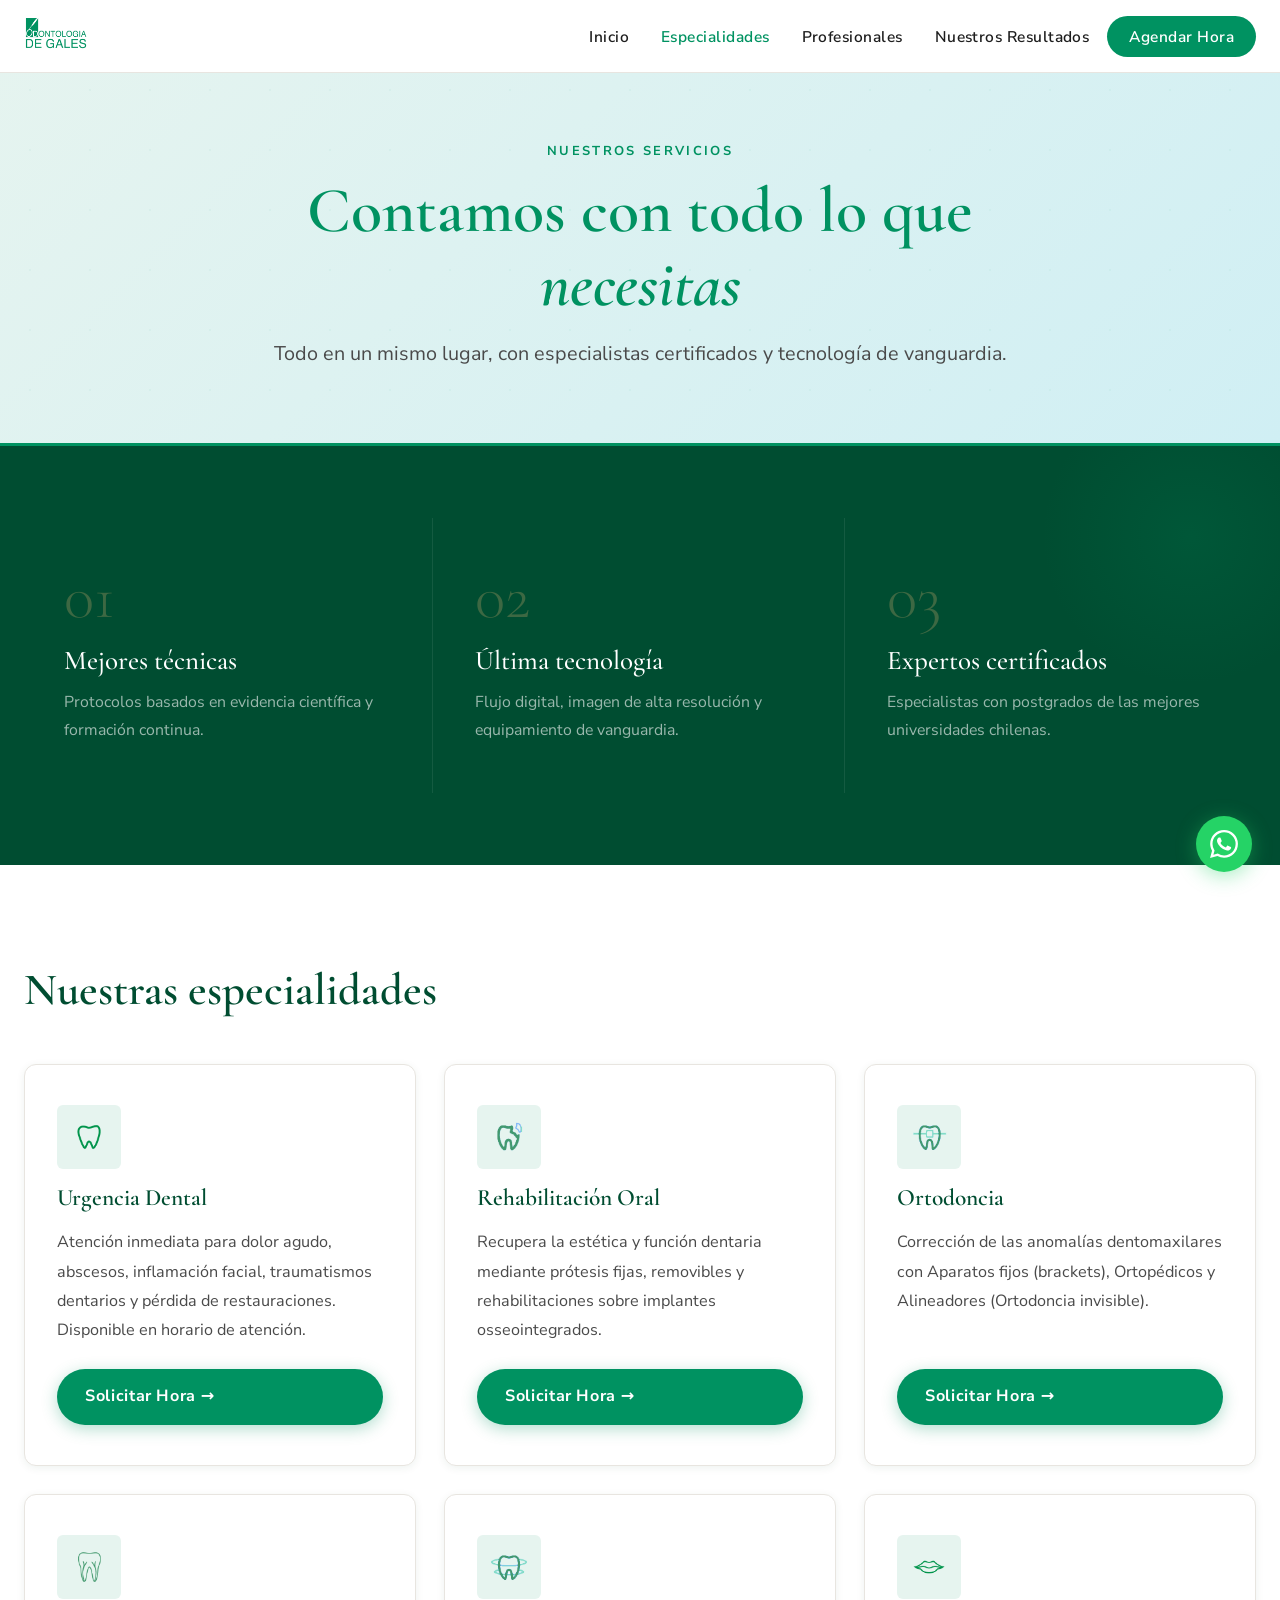
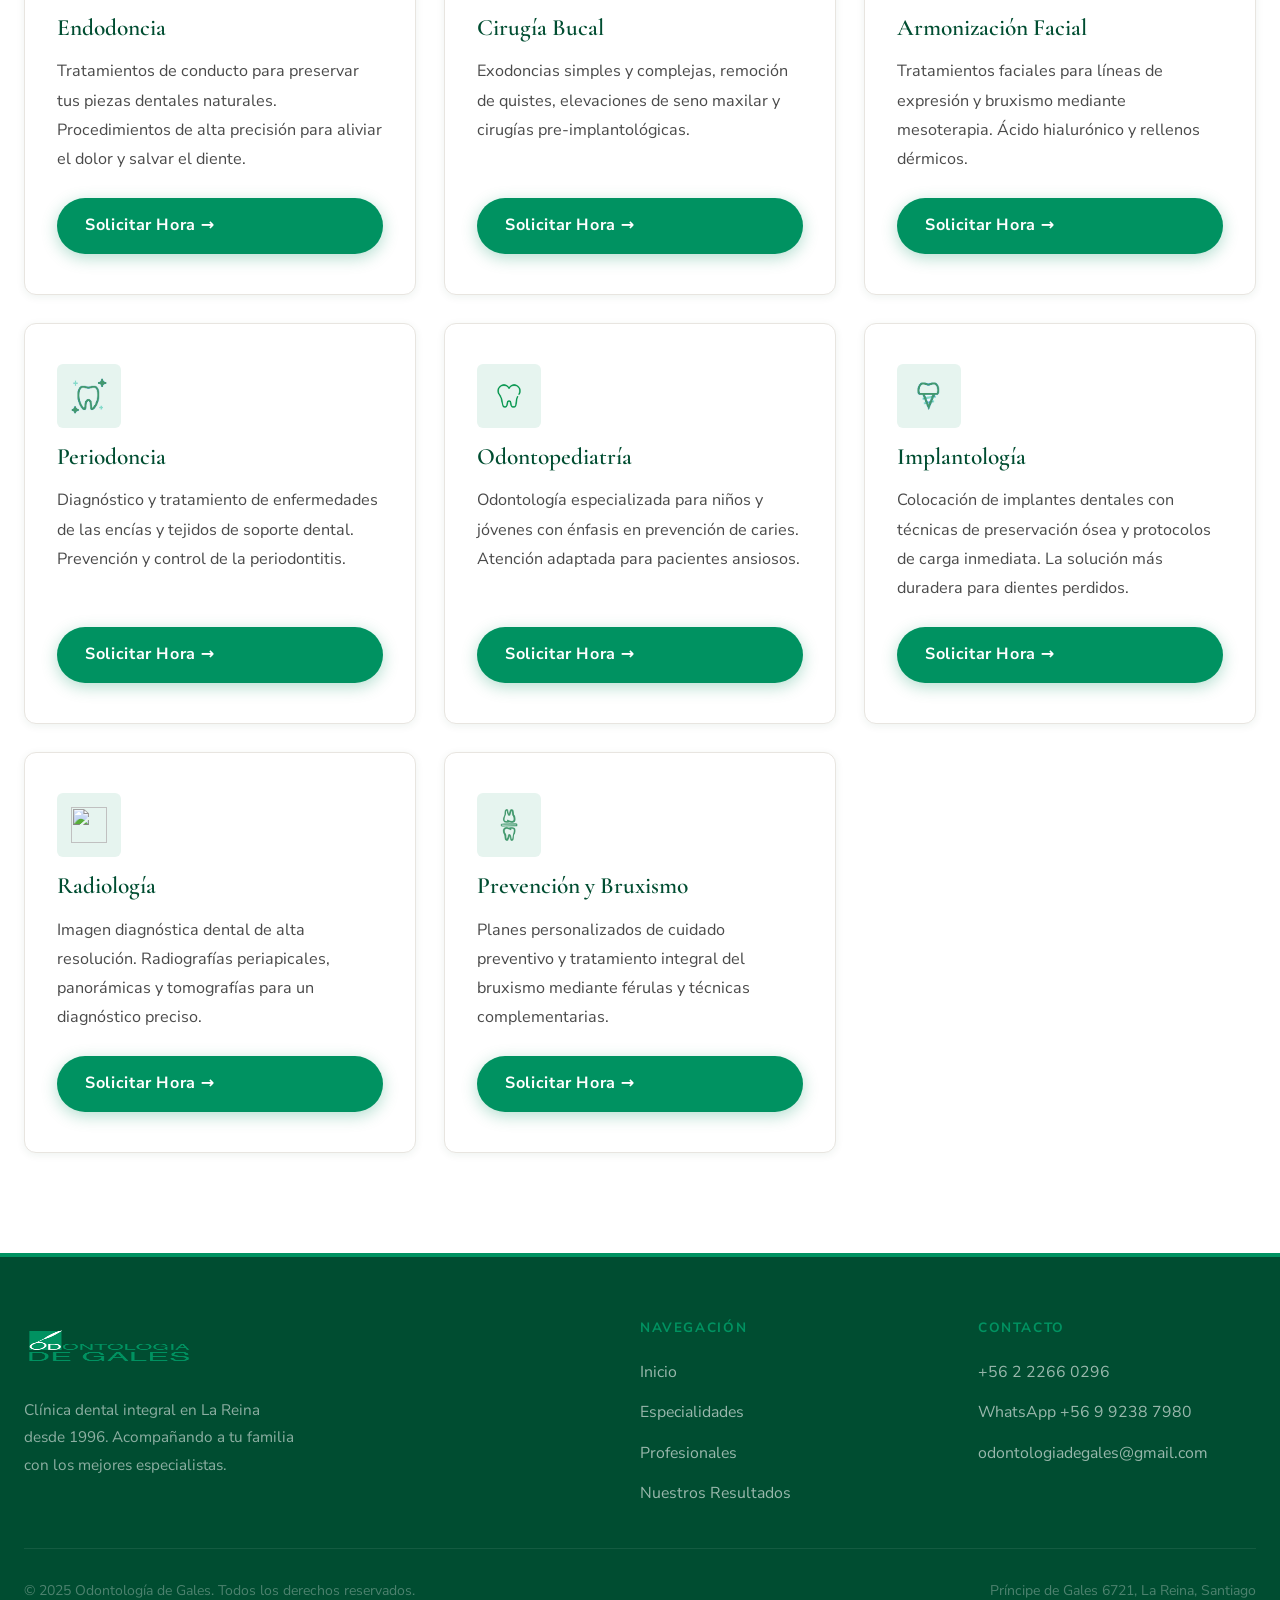
==== commit 8bf692aa: "Update professionals list, specialty desc, and nav link color" ====
--- a/especialidades.html
+++ b/especialidades.html
@@ -5,6 +5,18 @@
   <meta name="viewport" content="width=device-width, initial-scale=1.0">
   <title>Especialidades — Odontología de Gales</title>
   <meta name="description" content="Conoce todas nuestras especialidades dentales: implantología, ortodoncia, rehabilitación oral, endodoncia, cirugía bucal, periodoncia y más.">
+  <meta name="keywords" content="especialidades dentales, implantología La Reina, ortodoncia, rehabilitación oral, endodoncia, cirugía bucal, periodoncia">
+  <link rel="canonical" href="https://odontologiadegales.cl/especialidades.html">
+  <meta property="og:title" content="Especialidades — Odontología de Gales">
+  <meta property="og:description" content="Conoce todas nuestras especialidades dentales: implantología, ortodoncia, rehabilitación oral, endodoncia, cirugía bucal, periodoncia y más.">
+  <meta property="og:image" content="https://odontologiadegales.cl/assets/hero/fachada-clinica.jpg">
+  <meta property="og:url" content="https://odontologiadegales.cl/especialidades.html">
+  <meta property="og:type" content="website">
+  <meta property="og:locale" content="es_CL">
+  <meta name="twitter:card" content="summary_large_image">
+  <meta name="twitter:title" content="Especialidades — Odontología de Gales">
+  <meta name="twitter:description" content="Conoce todas nuestras especialidades dentales: implantología, ortodoncia, rehabilitación oral, endodoncia, cirugía bucal, periodoncia y más.">
+  <meta name="twitter:image" content="https://odontologiadegales.cl/assets/hero/fachada-clinica.jpg">
   <link rel="stylesheet" href="css/styles.css">
 </head>
 <body>
@@ -81,7 +93,7 @@
       <article class="esp-page-card reveal reveal-delay-2">
         <div class="esp-page-icon"><img src="assets/iconos-color/Ortodoncia-Gales.png" alt=""></div>
         <h3 class="esp-page-name">Ortodoncia</h3>
-        <p class="esp-page-desc">Alineación dental mediante aparatología fija, removible o alineadores invisibles. Tratamos maloclusiones en niños, adolescentes y adultos.</p>
+        <p class="esp-page-desc">Corrección de las anomalías dentomaxilares con Aparatos fijos (brackets), Ortopédicos y Alineadores (Ortodoncia invisible).</p>
         <a href="https://wa.me/56992387980" target="_blank" rel="noopener" class="btn btn-primary" style="margin-top:8px">Solicitar Hora →</a>
       </article>
 
--- a/css/styles.css
+++ b/css/styles.css
@@ -174,7 +174,7 @@
   font-size: 0.86rem;
   font-weight: 600;
   letter-spacing: 0.03em;
-  color: var(--text-mid);
+  color: var(--text);
   padding: 8px 14px;
   border-radius: var(--radius-sm);
   transition: var(--transition);
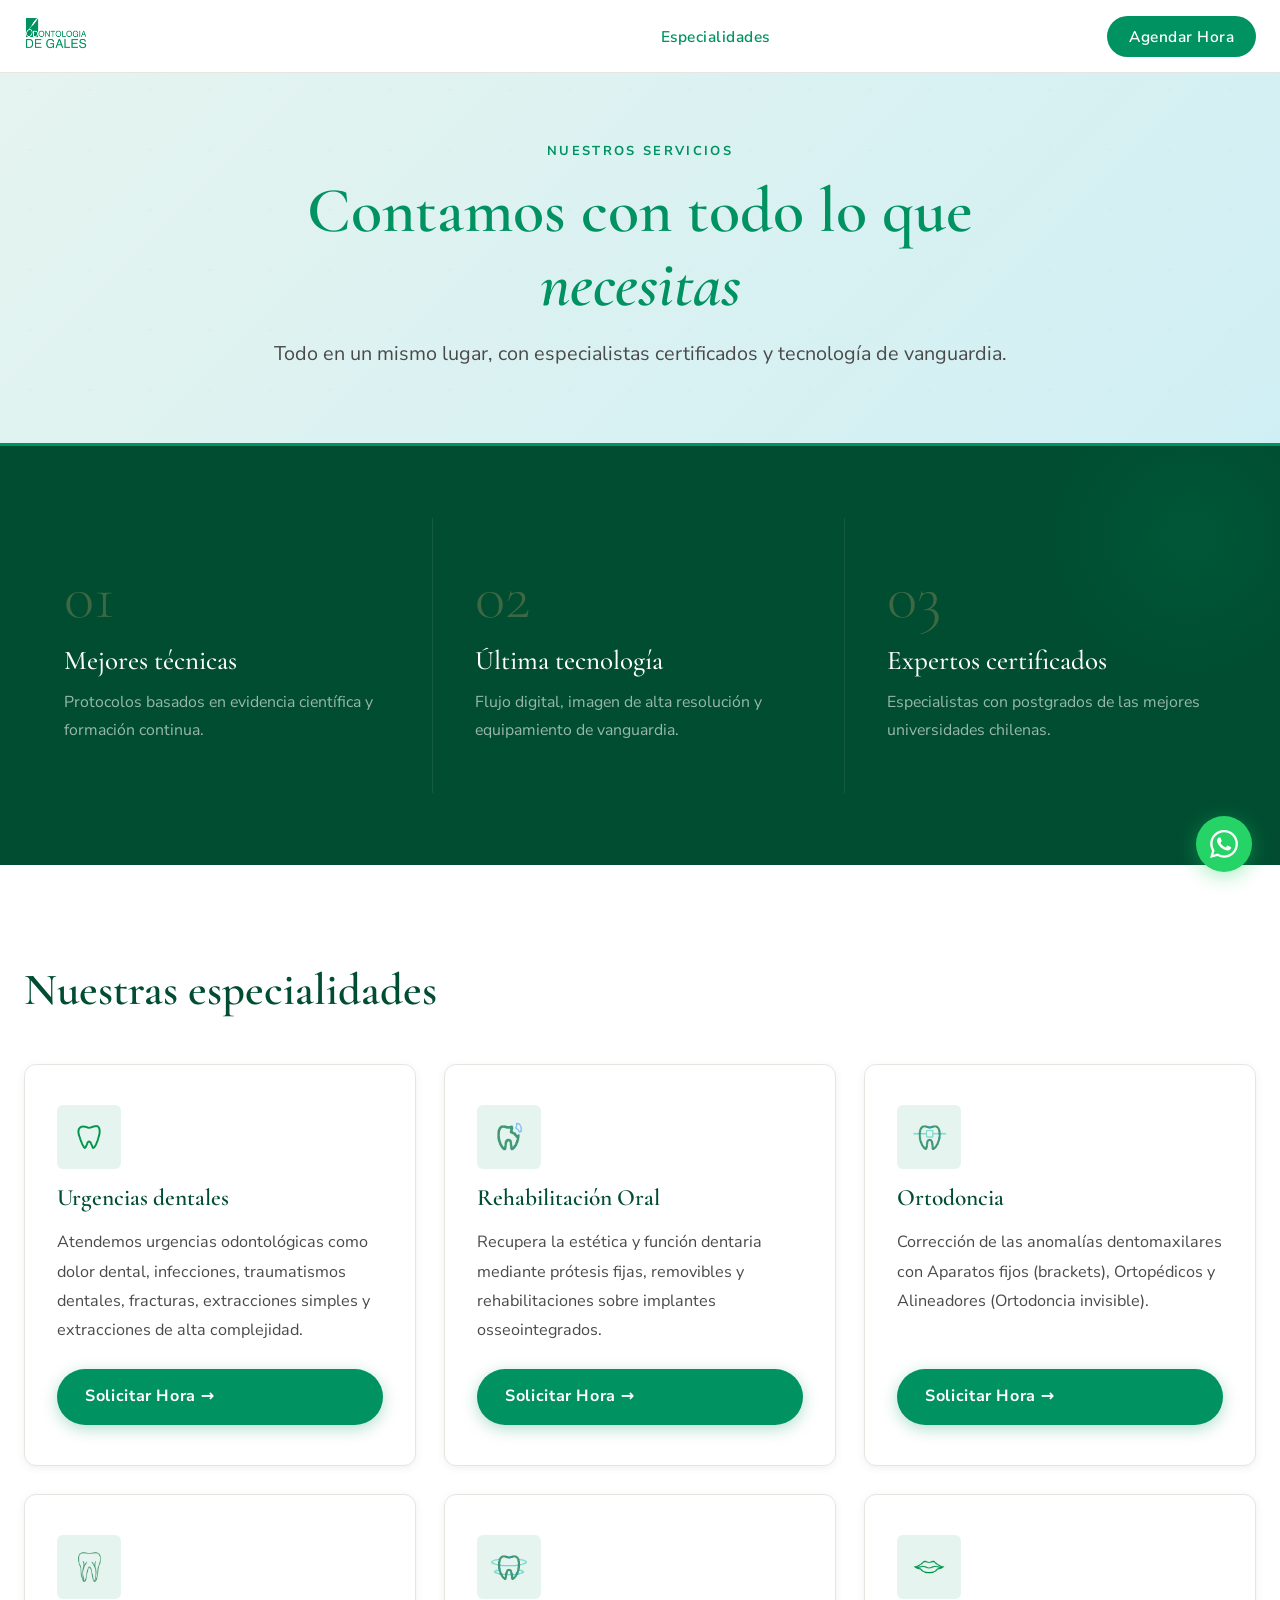
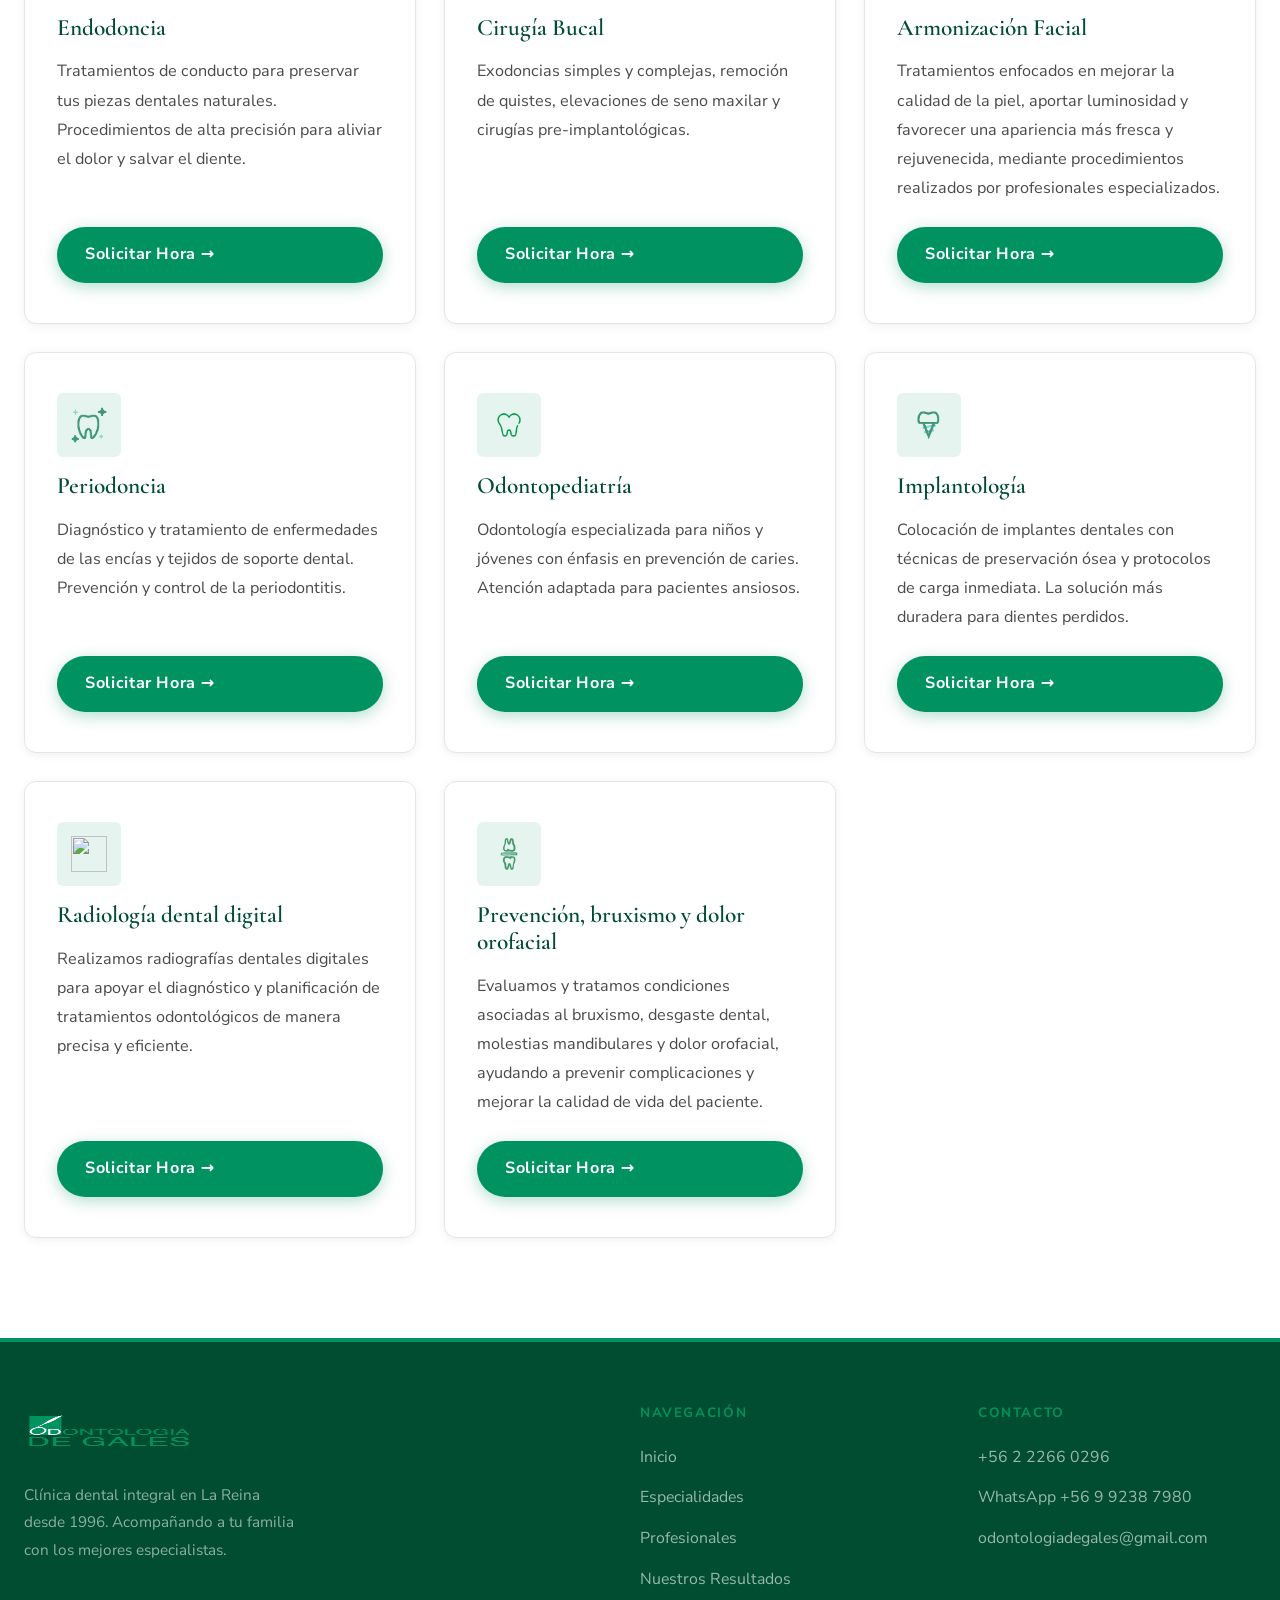
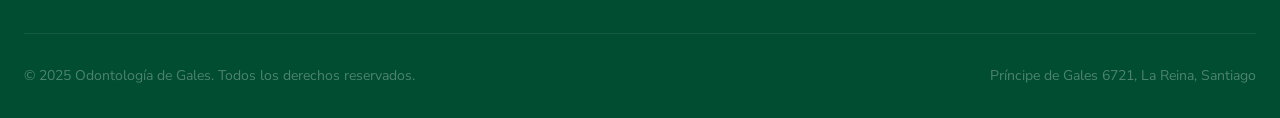
==== commit cd3881d8: "Update specialty descriptions and online agenda link" ====
--- a/especialidades.html
+++ b/especialidades.html
@@ -32,7 +32,7 @@
         <li><a href="especialidades.html" class="active">Especialidades</a></li>
         <li><a href="profesionales.html">Profesionales</a></li>
         <li><a href="resultados.html">Nuestros Resultados</a></li>
-        <li><a href="https://wa.me/56992387980" target="_blank" rel="noopener" class="nav-cta">Agendar Hora</a></li>
+        <li><a href="https://d2f3c803a9398eba5e2dc13bef506157a404a69f.agenda.softwaredentalink.com/agenda?modalidad=1" target="_blank" rel="noopener" class="nav-cta">Agendar Hora</a></li>
       </ul>
       <button class="nav-hamburger" aria-label="Abrir menú">
         <span></span><span></span><span></span>
@@ -78,79 +78,79 @@
 
       <article class="esp-page-card reveal">
         <div class="esp-page-icon"><img src="assets/iconos-color/prevencion.png" alt=""></div>
-        <h3 class="esp-page-name">Urgencia Dental</h3>
-        <p class="esp-page-desc">Atención inmediata para dolor agudo, abscesos, inflamación facial, traumatismos dentarios y pérdida de restauraciones. Disponible en horario de atención.</p>
-        <a href="https://wa.me/56992387980" target="_blank" rel="noopener" class="btn btn-primary" style="margin-top:8px">Solicitar Hora →</a>
+        <h3 class="esp-page-name">Urgencias dentales</h3>
+        <p class="esp-page-desc">Atendemos urgencias odontológicas como dolor dental, infecciones, traumatismos dentales, fracturas, extracciones simples y extracciones de alta complejidad.</p>
+        <a href="https://d2f3c803a9398eba5e2dc13bef506157a404a69f.agenda.softwaredentalink.com/agenda?modalidad=1" target="_blank" rel="noopener" class="btn btn-primary" style="margin-top:8px">Solicitar Hora →</a>
       </article>
 
       <article class="esp-page-card reveal reveal-delay-1">
         <div class="esp-page-icon"><img src="assets/iconos-color/Reabilitacion-Odontologia-Gales.png" alt=""></div>
         <h3 class="esp-page-name">Rehabilitación Oral</h3>
         <p class="esp-page-desc">Recupera la estética y función dentaria mediante prótesis fijas, removibles y rehabilitaciones sobre implantes osseointegrados.</p>
-        <a href="https://wa.me/56992387980" target="_blank" rel="noopener" class="btn btn-primary" style="margin-top:8px">Solicitar Hora →</a>
+        <a href="https://d2f3c803a9398eba5e2dc13bef506157a404a69f.agenda.softwaredentalink.com/agenda?modalidad=1" target="_blank" rel="noopener" class="btn btn-primary" style="margin-top:8px">Solicitar Hora →</a>
       </article>
 
       <article class="esp-page-card reveal reveal-delay-2">
         <div class="esp-page-icon"><img src="assets/iconos-color/Ortodoncia-Gales.png" alt=""></div>
         <h3 class="esp-page-name">Ortodoncia</h3>
         <p class="esp-page-desc">Corrección de las anomalías dentomaxilares con Aparatos fijos (brackets), Ortopédicos y Alineadores (Ortodoncia invisible).</p>
-        <a href="https://wa.me/56992387980" target="_blank" rel="noopener" class="btn btn-primary" style="margin-top:8px">Solicitar Hora →</a>
+        <a href="https://d2f3c803a9398eba5e2dc13bef506157a404a69f.agenda.softwaredentalink.com/agenda?modalidad=1" target="_blank" rel="noopener" class="btn btn-primary" style="margin-top:8px">Solicitar Hora →</a>
       </article>
 
       <article class="esp-page-card reveal">
         <div class="esp-page-icon"><img src="assets/iconos-color/Endodoncia-verde.png" alt=""></div>
         <h3 class="esp-page-name">Endodoncia</h3>
         <p class="esp-page-desc">Tratamientos de conducto para preservar tus piezas dentales naturales. Procedimientos de alta precisión para aliviar el dolor y salvar el diente.</p>
-        <a href="https://wa.me/56992387980" target="_blank" rel="noopener" class="btn btn-primary" style="margin-top:8px">Solicitar Hora →</a>
+        <a href="https://d2f3c803a9398eba5e2dc13bef506157a404a69f.agenda.softwaredentalink.com/agenda?modalidad=1" target="_blank" rel="noopener" class="btn btn-primary" style="margin-top:8px">Solicitar Hora →</a>
       </article>
 
       <article class="esp-page-card reveal reveal-delay-1">
         <div class="esp-page-icon"><img src="assets/iconos-color/Cirugia-Bucal-Gales.png" alt=""></div>
         <h3 class="esp-page-name">Cirugía Bucal</h3>
         <p class="esp-page-desc">Exodoncias simples y complejas, remoción de quistes, elevaciones de seno maxilar y cirugías pre-implantológicas.</p>
-        <a href="https://wa.me/56992387980" target="_blank" rel="noopener" class="btn btn-primary" style="margin-top:8px">Solicitar Hora →</a>
+        <a href="https://d2f3c803a9398eba5e2dc13bef506157a404a69f.agenda.softwaredentalink.com/agenda?modalidad=1" target="_blank" rel="noopener" class="btn btn-primary" style="margin-top:8px">Solicitar Hora →</a>
       </article>
 
       <article class="esp-page-card reveal reveal-delay-2">
         <div class="esp-page-icon"><img src="assets/iconos-color/Estetica-Facial-1.png" alt=""></div>
         <h3 class="esp-page-name">Armonización Facial</h3>
-        <p class="esp-page-desc">Tratamientos faciales para líneas de expresión y bruxismo mediante mesoterapia. Ácido hialurónico y rellenos dérmicos.</p>
-        <a href="https://wa.me/56992387980" target="_blank" rel="noopener" class="btn btn-primary" style="margin-top:8px">Solicitar Hora →</a>
+        <p class="esp-page-desc">Tratamientos enfocados en mejorar la calidad de la piel, aportar luminosidad y favorecer una apariencia más fresca y rejuvenecida, mediante procedimientos realizados por profesionales especializados.</p>
+        <a href="https://d2f3c803a9398eba5e2dc13bef506157a404a69f.agenda.softwaredentalink.com/agenda?modalidad=1" target="_blank" rel="noopener" class="btn btn-primary" style="margin-top:8px">Solicitar Hora →</a>
       </article>
 
       <article class="esp-page-card reveal">
         <div class="esp-page-icon"><img src="assets/iconos-color/Periodoncia-Gales.png" alt=""></div>
         <h3 class="esp-page-name">Periodoncia</h3>
         <p class="esp-page-desc">Diagnóstico y tratamiento de enfermedades de las encías y tejidos de soporte dental. Prevención y control de la periodontitis.</p>
-        <a href="https://wa.me/56992387980" target="_blank" rel="noopener" class="btn btn-primary" style="margin-top:8px">Solicitar Hora →</a>
+        <a href="https://d2f3c803a9398eba5e2dc13bef506157a404a69f.agenda.softwaredentalink.com/agenda?modalidad=1" target="_blank" rel="noopener" class="btn btn-primary" style="margin-top:8px">Solicitar Hora →</a>
       </article>
 
       <article class="esp-page-card reveal reveal-delay-1">
         <div class="esp-page-icon"><img src="assets/iconos-color/Odontopediatria-Gales.png" alt=""></div>
         <h3 class="esp-page-name">Odontopediatría</h3>
         <p class="esp-page-desc">Odontología especializada para niños y jóvenes con énfasis en prevención de caries. Atención adaptada para pacientes ansiosos.</p>
-        <a href="https://wa.me/56992387980" target="_blank" rel="noopener" class="btn btn-primary" style="margin-top:8px">Solicitar Hora →</a>
+        <a href="https://d2f3c803a9398eba5e2dc13bef506157a404a69f.agenda.softwaredentalink.com/agenda?modalidad=1" target="_blank" rel="noopener" class="btn btn-primary" style="margin-top:8px">Solicitar Hora →</a>
       </article>
 
       <article class="esp-page-card reveal reveal-delay-2">
         <div class="esp-page-icon"><img src="assets/iconos-color/Implantologia-Gales.png" alt=""></div>
         <h3 class="esp-page-name">Implantología</h3>
         <p class="esp-page-desc">Colocación de implantes dentales con técnicas de preservación ósea y protocolos de carga inmediata. La solución más duradera para dientes perdidos.</p>
-        <a href="https://wa.me/56992387980" target="_blank" rel="noopener" class="btn btn-primary" style="margin-top:8px">Solicitar Hora →</a>
+        <a href="https://d2f3c803a9398eba5e2dc13bef506157a404a69f.agenda.softwaredentalink.com/agenda?modalidad=1" target="_blank" rel="noopener" class="btn btn-primary" style="margin-top:8px">Solicitar Hora →</a>
       </article>
 
       <article class="esp-page-card reveal">
         <div class="esp-page-icon"><img src="assets/iconos-color/Prevencion.png" alt=""></div>
-        <h3 class="esp-page-name">Radiología</h3>
-        <p class="esp-page-desc">Imagen diagnóstica dental de alta resolución. Radiografías periapicales, panorámicas y tomografías para un diagnóstico preciso.</p>
-        <a href="https://wa.me/56992387980" target="_blank" rel="noopener" class="btn btn-primary" style="margin-top:8px">Solicitar Hora →</a>
+        <h3 class="esp-page-name">Radiología dental digital</h3>
+        <p class="esp-page-desc">Realizamos radiografías dentales digitales para apoyar el diagnóstico y planificación de tratamientos odontológicos de manera precisa y eficiente.</p>
+        <a href="https://d2f3c803a9398eba5e2dc13bef506157a404a69f.agenda.softwaredentalink.com/agenda?modalidad=1" target="_blank" rel="noopener" class="btn btn-primary" style="margin-top:8px">Solicitar Hora →</a>
       </article>
 
       <article class="esp-page-card reveal reveal-delay-1">
         <div class="esp-page-icon"><img src="assets/iconos-color/Bruxismo-verde.png" alt=""></div>
-        <h3 class="esp-page-name">Prevención y Bruxismo</h3>
-        <p class="esp-page-desc">Planes personalizados de cuidado preventivo y tratamiento integral del bruxismo mediante férulas y técnicas complementarias.</p>
-        <a href="https://wa.me/56992387980" target="_blank" rel="noopener" class="btn btn-primary" style="margin-top:8px">Solicitar Hora →</a>
+        <h3 class="esp-page-name">Prevención, bruxismo y dolor orofacial</h3>
+        <p class="esp-page-desc">Evaluamos y tratamos condiciones asociadas al bruxismo, desgaste dental, molestias mandibulares y dolor orofacial, ayudando a prevenir complicaciones y mejorar la calidad de vida del paciente.</p>
+        <a href="https://d2f3c803a9398eba5e2dc13bef506157a404a69f.agenda.softwaredentalink.com/agenda?modalidad=1" target="_blank" rel="noopener" class="btn btn-primary" style="margin-top:8px">Solicitar Hora →</a>
       </article>
 
     </div>
--- a/css/styles.css
+++ b/css/styles.css
@@ -174,7 +174,7 @@
   font-size: 0.86rem;
   font-weight: 600;
   letter-spacing: 0.03em;
-  color: var(--text);
+  color: var(--white);
   padding: 8px 14px;
   border-radius: var(--radius-sm);
   transition: var(--transition);
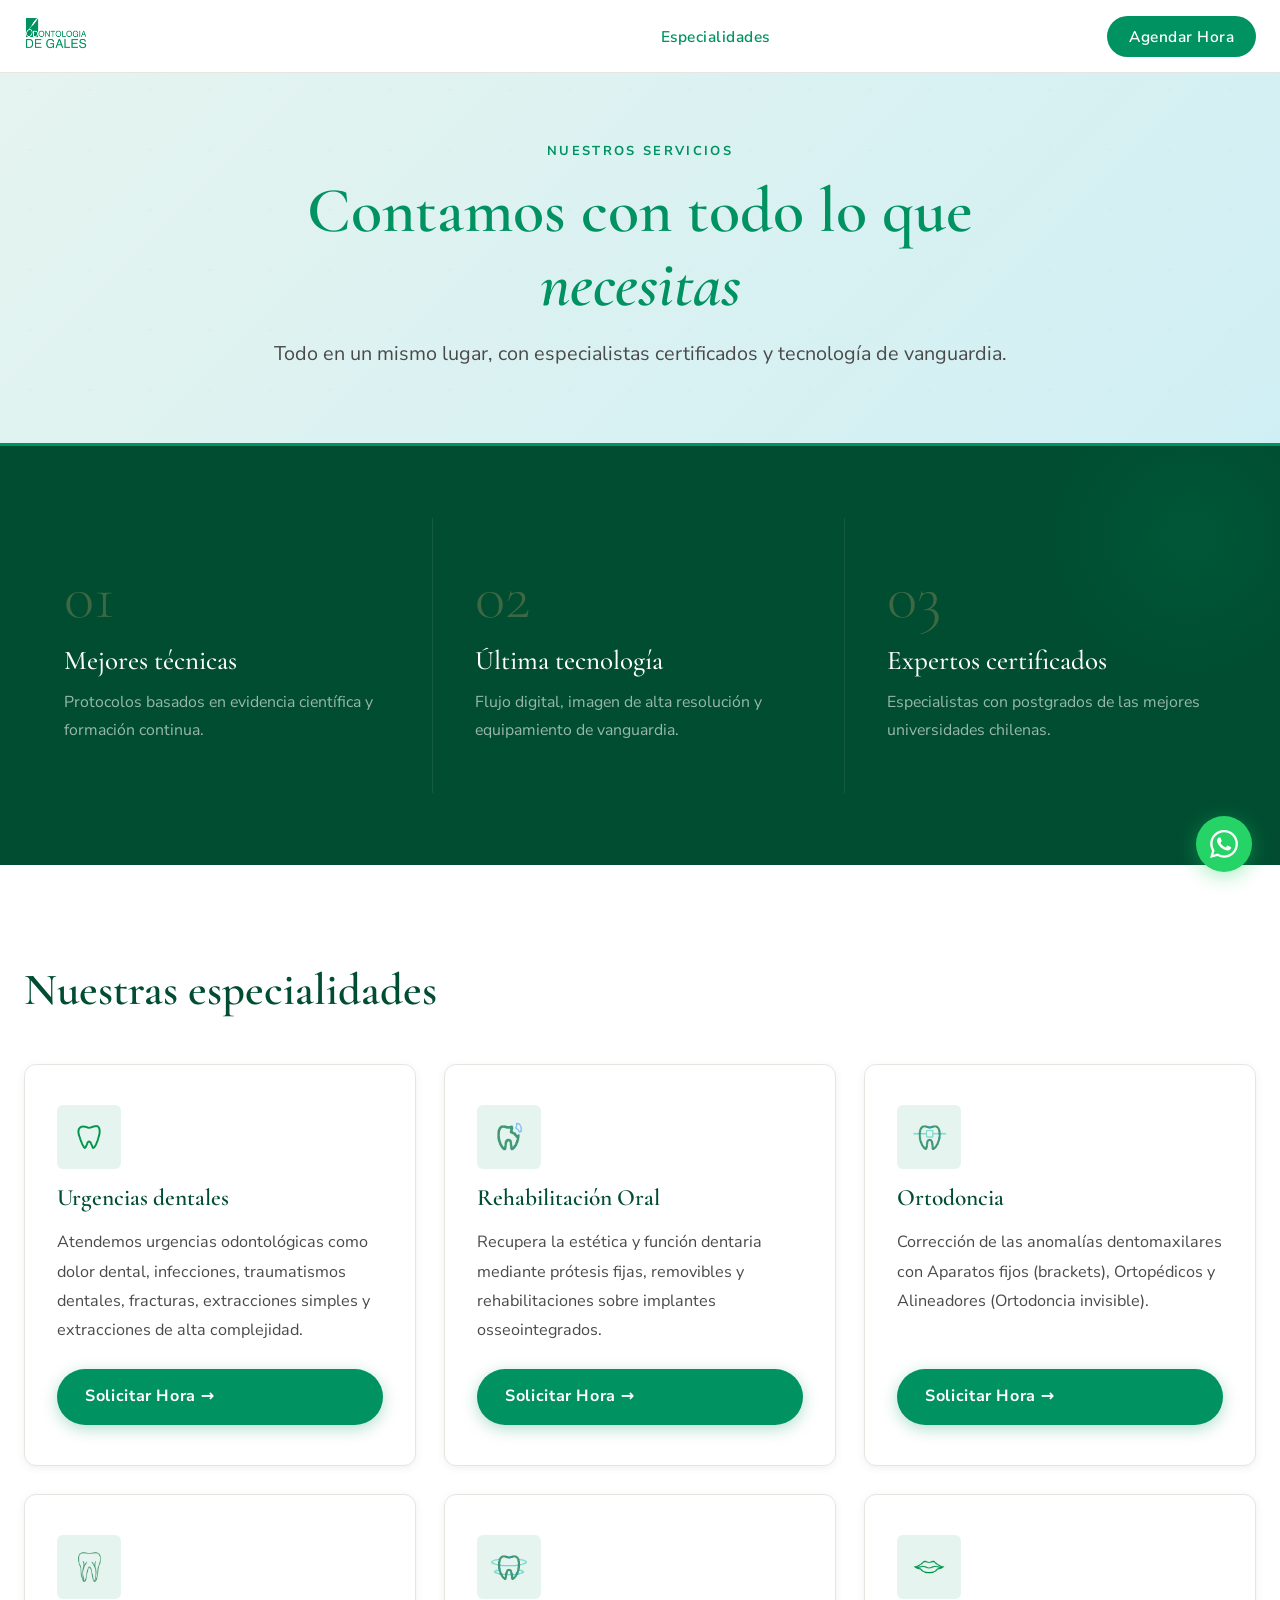
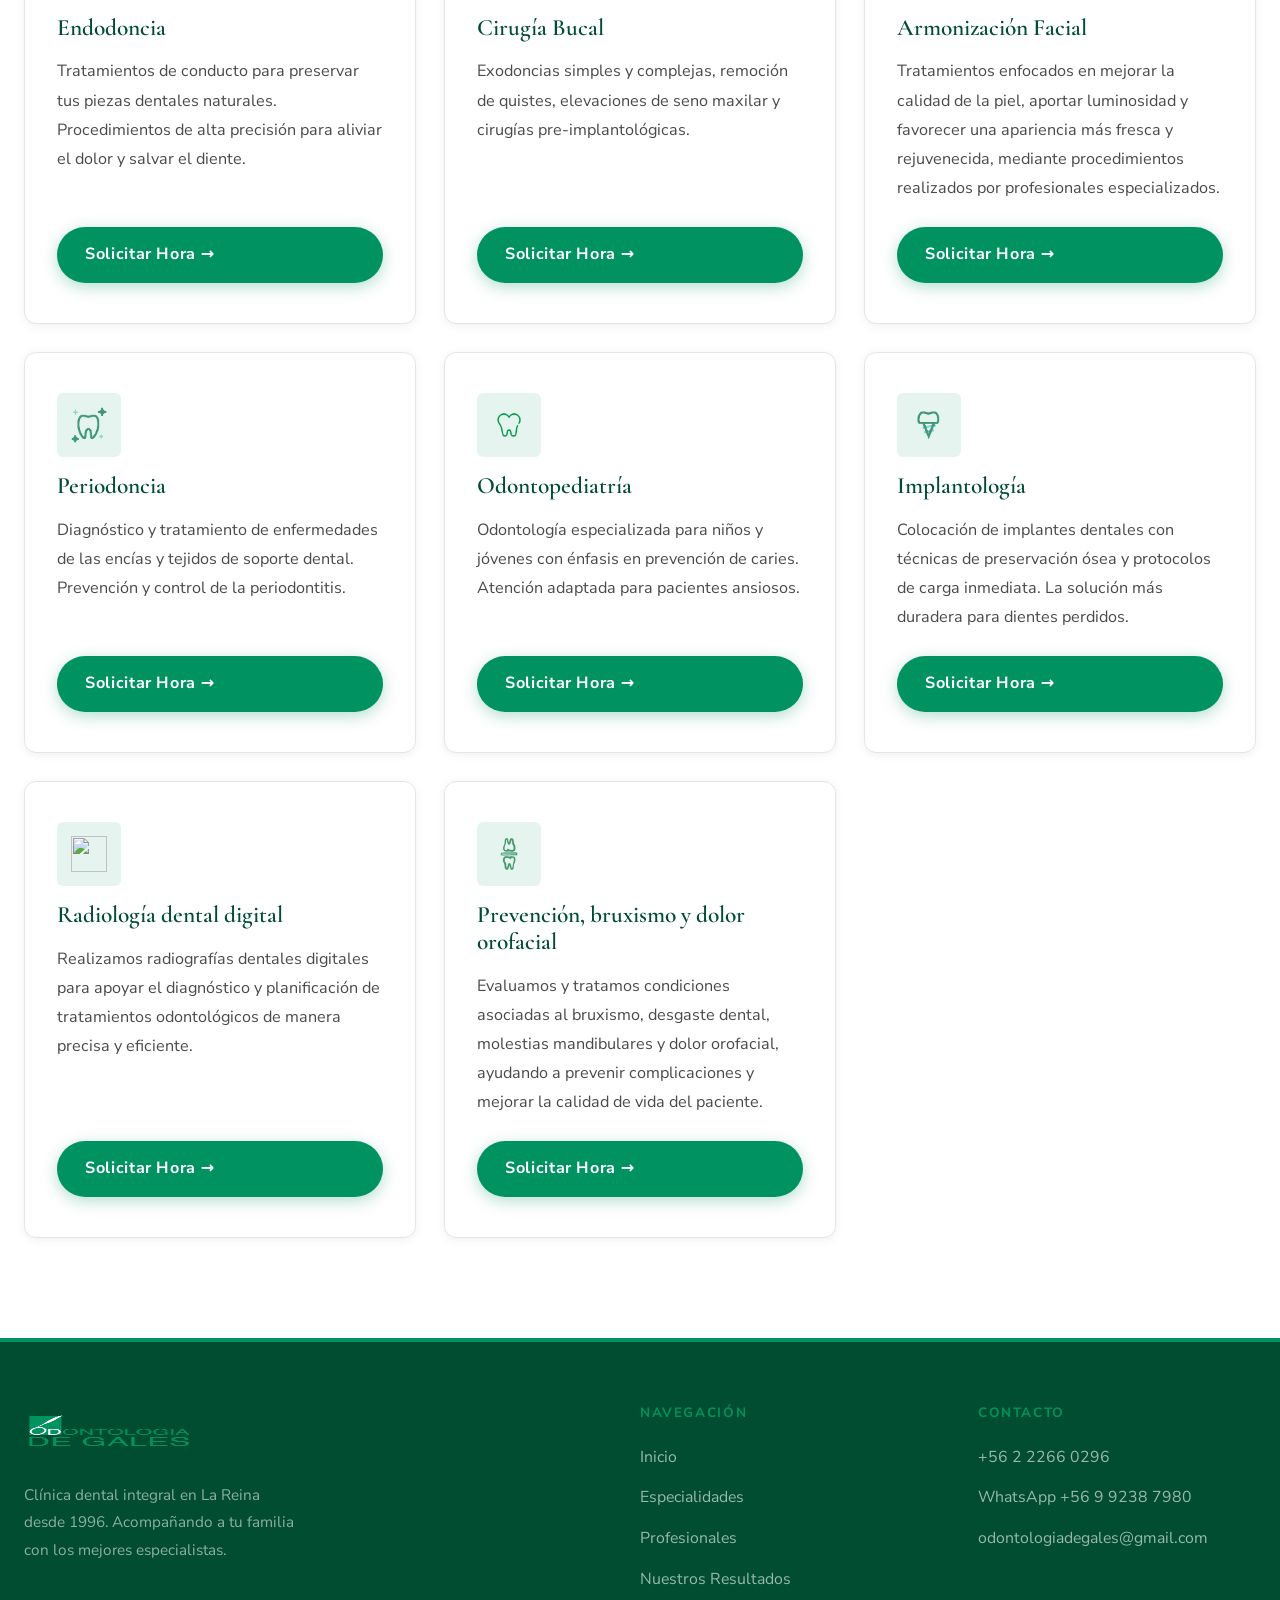
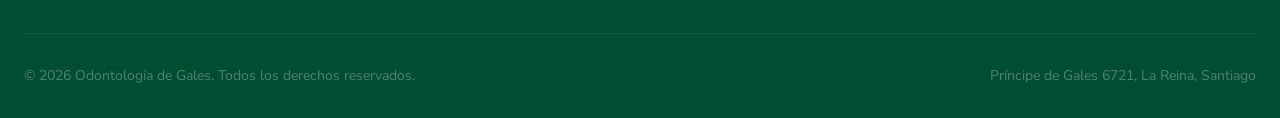
==== commit e460b9ad: "Eliminar profesionales del equipo, actualizar contadores a 12 y ano a 2026" ====
--- a/especialidades.html
+++ b/especialidades.html
@@ -183,7 +183,7 @@
       </div>
     </div>
     <div class="footer-bottom">
-      <span>© 2025 Odontología de Gales. Todos los derechos reservados.</span>
+      <span>© 2026 Odontología de Gales. Todos los derechos reservados.</span>
       <span>Príncipe de Gales 6721, La Reina, Santiago</span>
     </div>
   </div>
